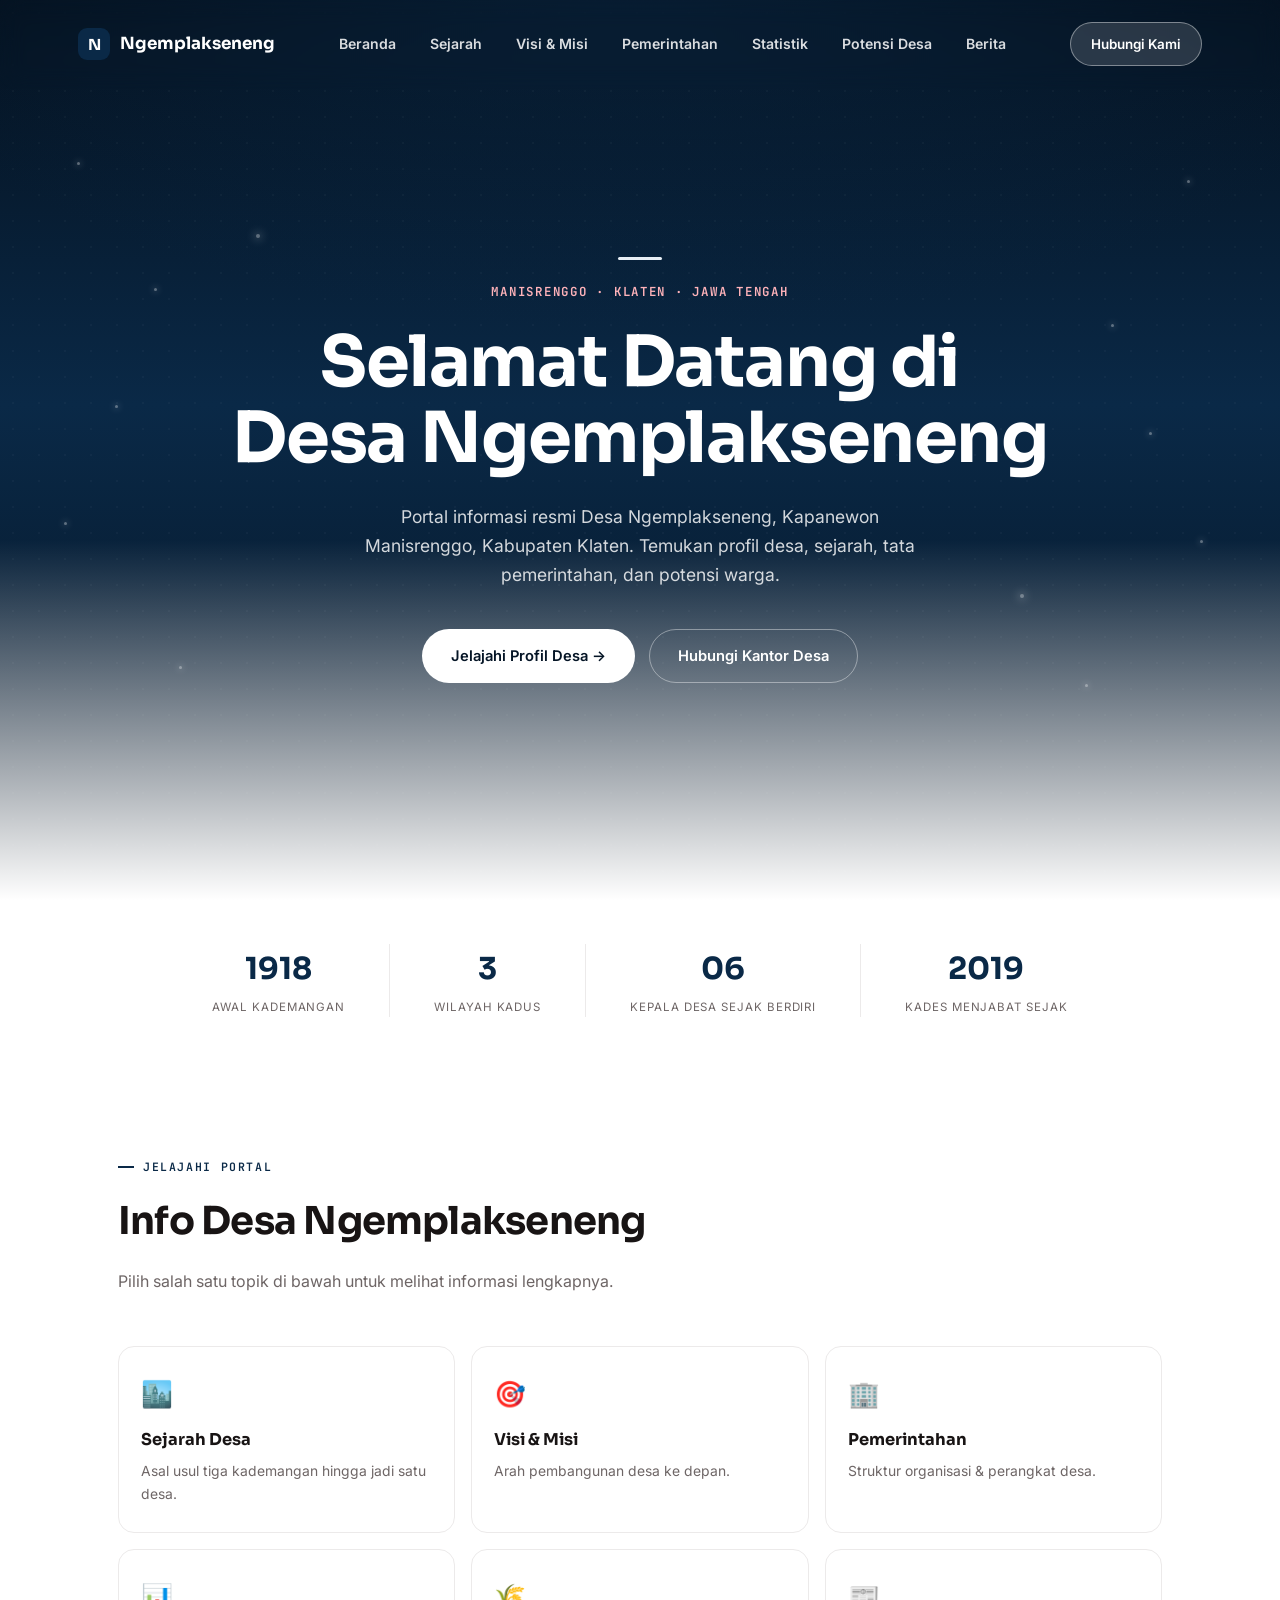
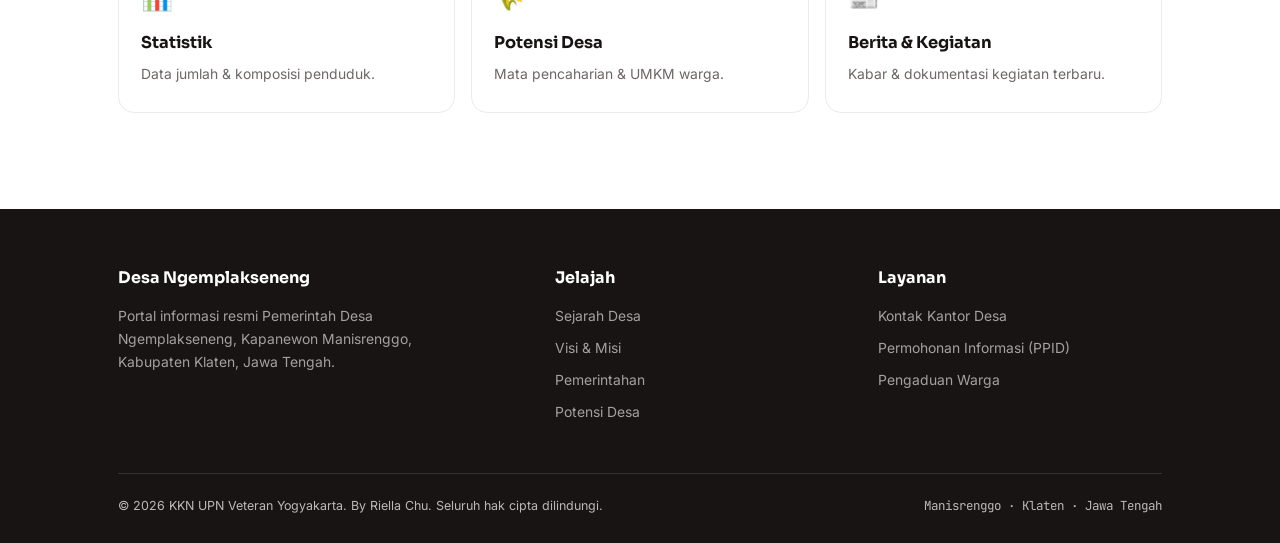
==== index.html @ 379e7e7f "commit semua" ====
<!DOCTYPE html>
<html lang="id">
<head>
<meta charset="UTF-8">
<meta name="viewport" content="width=device-width, initial-scale=1.0">
<title>Portal Desa Ngemplakseneng — Kapanewon Manisrenggo, Klaten</title>
<meta name="description" content="Portal informasi resmi Desa Ngemplakseneng, Kapanewon Manisrenggo, Kabupaten Klaten. Sejarah, visi misi, struktur pemerintahan, dan potensi desa.">
<link rel="preconnect" href="https://fonts.googleapis.com">
<link rel="preconnect" href="https://fonts.gstatic.com" crossorigin>
<link href="https://fonts.googleapis.com/css2?family=Sora:wght@400;500;600;700;800&family=Inter:wght@400;500;600;700&family=JetBrains+Mono:wght@400;500;600&display=swap" rel="stylesheet">
<link rel="stylesheet" href="style.css">
</head>
<body class="home">
<script>document.documentElement.classList.add('js-ready');</script>

<header class="nav nav--home">
  <div class="nav-inner">
    <a href="index.html" class="logo"><span class="mark">N</span> Ngemplakseneng</a>
    <nav class="nav-links">
      <a href="index.html" class="active">Beranda</a>
      <a href="pages/sejarah.html">Sejarah</a>
      <a href="pages/visimisi.html">Visi &amp; Misi</a>
      <a href="pages/pemerintahan.html">Pemerintahan</a>
      <a href="pages/statistik.html">Statistik</a>
      <a href="pages/potensi.html">Potensi Desa</a>
      <a href="pages/berita.html">Berita</a>
    </nav>
    <a href="pages/kontak.html" class="nav-cta">Hubungi Kami</a>
    <button class="burger" id="burger"><span></span><span></span><span></span></button>
  </div>
</header>

<section class="hero" id="beranda">
      <div class="hero-stars" aria-hidden="true">
        <span class="star" style="top:18%;left:6%;animation-delay:.2s;"></span>
        <span class="star" style="top:32%;left:12%;animation-delay:1.4s;"></span>
        <span class="star" style="top:58%;left:5%;animation-delay:.7s;"></span>
        <span class="star" style="top:74%;left:14%;animation-delay:2.1s;"></span>
        <span class="star" style="top:45%;left:9%;animation-delay:1.9s;"></span>
        <span class="star" style="top:20%;right:7%;animation-delay:.5s;"></span>
        <span class="star" style="top:36%;right:13%;animation-delay:1.1s;"></span>
        <span class="star" style="top:60%;right:6%;animation-delay:1.7s;"></span>
        <span class="star" style="top:76%;right:15%;animation-delay:.3s;"></span>
        <span class="star" style="top:48%;right:10%;animation-delay:2.4s;"></span>
        <span class="star big" style="top:26%;left:20%;animation-delay:.9s;"></span>
        <span class="star big" style="top:66%;right:20%;animation-delay:1.5s;"></span>
      </div>
  <div class="hero-inner">
    <div class="hero-accent"></div>
    <div class="eyebrow">Manisrenggo &middot; Klaten &middot; Jawa Tengah</div>
    <h1>Selamat Datang di<br>Desa Ngemplakseneng</h1>
    <p class="lede">Portal informasi resmi Desa Ngemplakseneng, Kapanewon Manisrenggo, Kabupaten Klaten. Temukan profil desa, sejarah, tata pemerintahan, dan potensi warga.</p>
    <div class="hero-actions">
      <a href="pages/sejarah.html" class="btn btn-primary">Jelajahi Profil Desa &rarr;</a>
      <a href="pages/kontak.html" class="btn btn-ghost">Hubungi Kantor Desa</a>
    </div>
  </div>
</section>

<section class="stat-bar">
  <div class="wrap">
    <div class="stat"><div class="num mono">1918</div><div class="lbl">Awal Kademangan</div></div>
    <div class="stat"><div class="num mono">3</div><div class="lbl">Wilayah Kadus</div></div>
    <div class="stat"><div class="num mono">06</div><div class="lbl">Kepala Desa Sejak Berdiri</div></div>
    <div class="stat"><div class="num mono">2019</div><div class="lbl">Kades Menjabat Sejak</div></div>
  </div>
</section>

<section class="section">
  <div class="wrap">
    <div class="section-head" data-reveal>
      <div class="eyebrow">Jelajahi Portal</div>
      <h2>Info Desa Ngemplakseneng</h2>
      <p>Pilih salah satu topik di bawah untuk melihat informasi lengkapnya.</p>
    </div>
    <div class="quicklink-grid" data-reveal>
      <a href="pages/sejarah.html" class="quicklink-card">
        <div class="ico">&#127961;&#65039;</div>
        <b>Sejarah Desa</b>
        <span>Asal usul tiga kademangan hingga jadi satu desa.</span>
      </a>
      <a href="pages/visimisi.html" class="quicklink-card">
        <div class="ico">&#127919;</div>
        <b>Visi &amp; Misi</b>
        <span>Arah pembangunan desa ke depan.</span>
      </a>
      <a href="pages/pemerintahan.html" class="quicklink-card">
        <div class="ico">&#127970;</div>
        <b>Pemerintahan</b>
        <span>Struktur organisasi &amp; perangkat desa.</span>
      </a>
      <a href="pages/statistik.html" class="quicklink-card">
        <div class="ico">&#128202;</div>
        <b>Statistik</b>
        <span>Data jumlah &amp; komposisi penduduk.</span>
      </a>
      <a href="pages/potensi.html" class="quicklink-card">
        <div class="ico">&#127806;</div>
        <b>Potensi Desa</b>
        <span>Mata pencaharian &amp; UMKM warga.</span>
      </a>
      <a href="pages/berita.html" class="quicklink-card">
        <div class="ico">&#128240;</div>
        <b>Berita &amp; Kegiatan</b>
        <span>Kabar &amp; dokumentasi kegiatan terbaru.</span>
      </a>
    </div>
  </div>
</section>

<footer>
  <div class="wrap">
    <div class="footer-grid">
      <div>
        <h4>Desa Ngemplakseneng</h4>
        <p style="font-size:.87rem;color:rgba(255,255,255,.6);max-width:320px;">Portal informasi resmi Pemerintah Desa Ngemplakseneng, Kapanewon Manisrenggo, Kabupaten Klaten, Jawa Tengah.</p>    
      </div>
      <div>
        <h4>Jelajah</h4>
        <a href="pages/sejarah.html">Sejarah Desa</a>
        <a href="pages/visimisi.html">Visi &amp; Misi</a>
        <a href="pages/pemerintahan.html">Pemerintahan</a>
        <a href="pages/potensi.html">Potensi Desa</a>
      </div>
      <div>
        <h4>Layanan</h4>
        <a href="pages/kontak.html">Kontak Kantor Desa</a>
        <a href="#">Permohonan Informasi (PPID)</a>
        <a href="#">Pengaduan Warga</a>
      </div>
    </div>
    <div class="footer-bottom">
      <span>&copy; 2026 KKN UPN Veteran Yogyakarta. By Riella Chu. Seluruh hak cipta dilindungi.</span>
      <span class="mono">Manisrenggo &middot; Klaten &middot; Jawa Tengah</span>
    </div>
  </div>
</footer>

<script src="script.js" defer></script>
</body>
</html>
---- style.css ----
:root{
  --biru:#0A2947;
  --biru-tua:#08213A;
  --biru-gelap:#051526;
  --biru-muda:#E7EEF5;
  --putih:#FFFFFF;
  --abu:#F7F6F6;
  --garis:#ECEAEA;
  --teks:#181414;
  --teks-lembut:#6E6666;
  --radius:16px;
  --shadow:0 16px 40px -22px rgba(110,15,29,0.22);
}
*{box-sizing:border-box;margin:0;padding:0;}
html{scroll-behavior:smooth;}
body{
  font-family:'Inter',sans-serif;
  background:var(--putih);
  color:var(--teks);
  line-height:1.65;
  -webkit-font-smoothing:antialiased;
}
h1,h2,h3,.display{font-family:'Sora',sans-serif;letter-spacing:-.02em;}
.mono{font-family:'JetBrains Mono',monospace;}
a{color:inherit;text-decoration:none;}
img{max-width:100%;display:block;}
.wrap{max-width:1100px;margin:0 auto;padding:0 28px;}
.eyebrow{
  font-family:'JetBrains Mono',monospace;
  text-transform:uppercase;
  letter-spacing:.14em;
  font-size:.72rem;
  color:var(--biru);
  font-weight:600;
  display:flex;align-items:center;gap:9px;
}
.eyebrow::before{content:"";width:16px;height:2px;background:var(--biru);display:inline-block;}
section{position:relative;}
.btn{
  display:inline-flex;align-items:center;gap:8px;
  padding:14px 28px;border-radius:999px;
  font-weight:600;font-size:.92rem;
  border:1.5px solid transparent;
  cursor:pointer;transition:.25s ease;
}
.btn-primary{background:var(--biru);color:var(--putih);}
.btn-primary:hover{background:var(--biru-tua);transform:translateY(-2px);box-shadow:0 10px 24px -8px rgba(10,41,71,.45);}
.btn-ghost{border-color:var(--garis);color:var(--teks);}
.btn-ghost:hover{border-color:var(--biru);color:var(--biru);}

/* NAV — solid by default (used on all inner pages) */
header.nav{
  position:fixed;top:0;left:0;right:0;z-index:100;
  background:rgba(255,255,255,.92);
  backdrop-filter:blur(12px);
  border-bottom:1px solid var(--garis);
  transition:background .35s ease, border-color .35s ease;
}
.nav-inner{
  max-width:1180px;margin:0 auto;padding:22px 28px;
  display:flex;align-items:center;justify-content:space-between;
}
.logo{display:flex;align-items:center;gap:10px;font-weight:700;font-size:1.05rem;font-family:'Sora',sans-serif;color:var(--teks);transition:color .35s ease;}
.logo .mark{
  width:32px;height:32px;border-radius:9px;background:var(--biru);
  display:flex;align-items:center;justify-content:center;color:var(--putih);
  font-family:'Sora',sans-serif;font-weight:700;font-size:.95rem;
}
.nav-links{display:flex;gap:34px;font-size:.88rem;font-weight:600;}
.nav-links a{color:var(--teks-lembut);position:relative;padding:4px 0;transition:color .35s ease;}
.nav-links a:hover{color:var(--biru);}
.nav-links a.active{color:var(--biru);}
.nav-cta{background:var(--biru);border:1px solid var(--biru);color:var(--putih);padding:10px 20px;border-radius:999px;font-size:.84rem;font-weight:600;transition:.3s ease;}
.nav-cta:hover{background:var(--biru-tua);border-color:var(--biru-tua);}
.burger{display:none;flex-direction:column;gap:5px;cursor:pointer;background:none;border:none;}
.burger span{width:22px;height:2px;background:var(--teks);}

/* NAV — transparent variant, only for the home page hero, until scrolled */
header.nav.nav--home:not(.scrolled){
  background:transparent;
  border-bottom-color:transparent;
}
header.nav.nav--home:not(.scrolled) .logo{color:var(--putih);}
header.nav.nav--home:not(.scrolled) .nav-links a{color:rgba(255,255,255,.85);}
header.nav.nav--home:not(.scrolled) .nav-links a:hover{color:var(--putih);}
header.nav.nav--home:not(.scrolled) .nav-cta{background:rgba(255,255,255,.14);border-color:rgba(255,255,255,.4);color:var(--putih);}
header.nav.nav--home:not(.scrolled) .burger span{background:var(--putih);}

/* HERO */
.hero{
  min-height:100vh;
  display:flex;align-items:center;justify-content:center;
  text-align:center;
  position:relative;
  padding:140px 24px 100px;
  background:
    radial-gradient(1400px 700px at 50% -10%, rgba(10,41,71,.6), transparent 60%),
    linear-gradient(180deg, #04101d 0%, #0A2947 45%, #04101d 100%);
  overflow:hidden;
}
.hero::before{
  content:"";position:absolute;inset:0;
  background-image:radial-gradient(rgba(255,255,255,.06) 1px, transparent 1px);
  background-size:26px 26px;
  opacity:.5;
}
.hero::after{
  content:"";position:absolute;left:0;right:0;bottom:0;height:40%;
  background:linear-gradient(180deg, transparent, var(--putih));
}
.hero-stars{position:absolute;inset:0;z-index:1;pointer-events:none;}
.hero-stars .star{
  position:absolute;width:3px;height:3px;border-radius:50%;
  background:#fff;opacity:.35;
  box-shadow:0 0 6px 1px rgba(255,255,255,.55);
  animation:twinkle 3.6s ease-in-out infinite;
}
.hero-stars .star.big{width:4px;height:4px;box-shadow:0 0 9px 2px rgba(255,255,255,.6);}
@keyframes twinkle{
  0%,100%{opacity:.2;transform:scale(1);}
  50%{opacity:1;transform:scale(1.6);}
}
@media (prefers-reduced-motion: reduce){
  .hero-stars .star{animation:none;opacity:.55;}
}
.hero-inner{position:relative;z-index:2;max-width:820px;margin:0 auto;}
.hero-accent{width:44px;height:3px;background:var(--biru-muda);margin:0 auto 22px;border-radius:2px;}
.hero .eyebrow{justify-content:center;color:#ffb3ba;font-size:.78rem;}
.hero .eyebrow::before{display:none;}
.hero h1{
  color:var(--putih);
  font-size:clamp(2.6rem,6vw,4.4rem);
  font-weight:700;
  line-height:1.08;
  margin:22px 0 26px;
}
.hero p.lede{font-size:1.1rem;color:rgba(255,255,255,.82);max-width:560px;margin:0 auto 40px;}
.hero-actions{display:flex;gap:14px;flex-wrap:wrap;justify-content:center;}
.hero .btn-primary{background:var(--putih);color:var(--biru-gelap);}
.hero .btn-primary:hover{background:var(--biru-muda);}
.hero .btn-ghost{border-color:rgba(255,255,255,.4);color:var(--putih);}
.hero .btn-ghost:hover{border-color:var(--putih);}

/* STAT BAR */
.stat-bar{background:var(--putih);}
.stat-bar .wrap{
  display:flex;justify-content:center;gap:0;flex-wrap:wrap;
  padding:44px 28px;
}
.stat-bar .stat{padding:0 44px;text-align:center;border-right:1px solid var(--garis);}
.stat-bar .stat:last-child{border-right:none;}
.stat-bar .num{font-family:'Sora',sans-serif;font-size:1.9rem;font-weight:700;color:var(--biru);}
.stat-bar .lbl{font-size:.72rem;text-transform:uppercase;letter-spacing:.08em;color:var(--teks-lembut);margin-top:4px;}

/* SECTION GENERIC */
.section{padding:96px 0;}
.section.page-hero{padding-top:152px;}
@media(max-width:900px){.section.page-hero{padding-top:132px;}}
.section-head{max-width:600px;margin-bottom:52px;}
.section-head h2{font-size:clamp(1.9rem,3vw,2.4rem);margin-top:14px;font-weight:700;}
.section-head p{color:var(--teks-lembut);margin-top:14px;font-size:1rem;}
.alt-bg{background:var(--abu);}

/* SEJARAH */
.sejarah-grid{display:grid;grid-template-columns:1.1fr .9fr;gap:64px;align-items:start;}
.sejarah-text p{margin-bottom:18px;color:var(--teks-lembut);font-size:1rem;}
.sejarah-text p b{color:var(--teks);}
.timeline{display:flex;flex-direction:column;}
.timeline-item{
  position:relative;padding:16px 0 16px 26px;border-left:2px solid var(--garis);
}
.timeline-item:last-child{border-left-color:transparent;}
.timeline-item::before{
  content:"";position:absolute;left:-6px;top:20px;width:10px;height:10px;border-radius:50%;
  background:var(--biru);
}
.timeline-item .period{font-family:'JetBrains Mono',monospace;font-size:.74rem;color:var(--biru);font-weight:600;}
.timeline-item .name{font-family:'Sora',sans-serif;font-weight:600;font-size:1.08rem;margin-top:3px;}
.timeline-item .addr{font-size:.84rem;color:var(--teks-lembut);}

/* VISI MISI */
.visi-box{
  background:var(--teks);
  color:var(--putih);
  border-radius:22px;
  padding:48px;
  margin-bottom:48px;
  position:relative;
}
.visi-box .eyebrow{color:#9fc3e8;}
.visi-box .eyebrow::before{background:#9fc3e8;}
.visi-box p{font-family:'Sora',sans-serif;font-size:1.4rem;font-weight:500;line-height:1.5;margin-top:18px;max-width:800px;}

.misi-grid{display:grid;grid-template-columns:repeat(2,1fr);gap:16px;}
.misi-item{
  background:var(--putih);
  border:1px solid var(--garis);
  border-radius:var(--radius);
  padding:24px;
  display:flex;gap:16px;align-items:flex-start;
  transition:.2s;
}
.misi-item:hover{border-color:var(--biru);box-shadow:var(--shadow);}
.misi-icon{
  flex:none;width:36px;height:36px;border-radius:50%;
  background:var(--biru-muda);display:flex;align-items:center;justify-content:center;
  color:var(--biru);font-weight:700;font-size:.9rem;
}
.misi-item p{color:var(--teks-lembut);font-size:.94rem;}

/* PEMERINTAHAN */
.org-top{
  background:var(--teks);color:var(--putih);border-radius:var(--radius);
  padding:20px 26px;text-align:center;font-family:'Sora',sans-serif;font-weight:600;font-size:1.1rem;
  max-width:320px;margin:0 auto 14px;
}
.org-top.red{background:var(--biru);}
.org-row{display:grid;grid-template-columns:repeat(4,1fr);gap:12px;margin-bottom:12px;}
.org-card{
  background:var(--putih);border:1px solid var(--garis);border-radius:12px;
  padding:16px;text-align:center;font-size:.84rem;font-weight:600;color:var(--teks);
}
.org-card.kadus{background:var(--biru);border-color:var(--biru);color:var(--putih);}
.org-name{display:block;font-family:'Inter',sans-serif;font-weight:500;font-size:.78rem;color:var(--teks-lembut);margin-top:5px;}
.org-card.kadus .org-name{color:rgba(255,255,255,.85);}
.org-name.org-kosong{font-style:italic;color:#b9b0b0;}
.lembaga-wrap{display:flex;flex-wrap:wrap;gap:10px;margin-top:34px;}
.chip{
  font-family:'JetBrains Mono',monospace;font-size:.76rem;
  padding:9px 16px;border-radius:999px;
  background:var(--putih);border:1px solid var(--garis);color:var(--teks);font-weight:500;
}

/* POTENSI */
.potensi-grid{display:grid;grid-template-columns:repeat(4,1fr);gap:14px;margin-bottom:56px;}
.potensi-card{
  background:var(--putih);border-radius:var(--radius);padding:24px 18px;text-align:center;
  border:1px solid var(--garis);
}
.potensi-card.main{
  grid-column:span 2;background:var(--biru);color:var(--putih);text-align:left;
  display:flex;flex-direction:column;justify-content:center;border-color:var(--biru);
}
.potensi-card .ico{font-size:1.5rem;margin-bottom:10px;}
.potensi-card.main .ico{font-size:1.9rem;}
.potensi-card b{display:block;font-size:.9rem;margin-top:2px;font-weight:600;}
.potensi-card.main b{font-family:'Sora',sans-serif;font-size:1.25rem;}
.potensi-card.main span{color:rgba(255,255,255,.8);font-size:.85rem;margin-top:8px;display:block;}

.umkm-note{
  display:flex;align-items:center;gap:16px;
  background:var(--biru-muda);border-radius:var(--radius);
  padding:20px 24px;margin-bottom:26px;font-size:.9rem;color:var(--biru-gelap);
}
.umkm-note b{color:var(--biru-tua);}
.umkm-grid{display:grid;grid-template-columns:repeat(3,1fr);gap:16px;}
.umkm-card{
  border:1.5px dashed var(--garis);border-radius:var(--radius);
  padding:28px 20px;text-align:center;color:var(--teks-lembut);font-size:.87rem;
}
.umkm-card .plus{font-family:'Sora',sans-serif;font-size:1.5rem;color:var(--biru);margin-bottom:8px;font-weight:700;}

/* DATA NOTE (placeholder banner) */
.data-note{
  background:#FFF7E6;border:1px solid #F0D28E;color:#7A5B12;
  border-radius:var(--radius);padding:14px 18px;font-size:.85rem;margin-bottom:32px;
}
.data-note code{background:rgba(0,0,0,.06);padding:1px 6px;border-radius:5px;font-family:'JetBrains Mono',monospace;font-size:.8rem;}

/* QUICKLINK (beranda) */
.quicklink-grid{display:grid;grid-template-columns:repeat(3,1fr);gap:16px;}
.quicklink-card{
  background:var(--putih);border:1px solid var(--garis);border-radius:var(--radius);
  padding:26px 22px;display:flex;flex-direction:column;gap:6px;transition:.2s;
}
.quicklink-card:hover{border-color:var(--biru);box-shadow:var(--shadow);transform:translateY(-2px);}
.quicklink-card .ico{font-size:1.6rem;margin-bottom:6px;}
.quicklink-card b{font-family:'Sora',sans-serif;font-size:1.02rem;}
.quicklink-card span{color:var(--teks-lembut);font-size:.87rem;}
@media(max-width:900px){.quicklink-grid{grid-template-columns:1fr;}}

/* STATISTIK */
.stat-grid{display:grid;grid-template-columns:repeat(4,1fr);gap:14px;margin-bottom:32px;}
.stat-card{
  background:var(--putih);border:1px solid var(--garis);border-radius:var(--radius);
  padding:26px 20px;text-align:center;
}
.stat-card.main{background:var(--biru);border-color:var(--biru);color:var(--putih);}
.stat-num{font-family:'Sora',sans-serif;font-weight:700;font-size:2.1rem;}
.stat-lbl{font-size:.78rem;color:var(--teks-lembut);margin-top:4px;text-transform:uppercase;letter-spacing:.05em;}
.stat-card.main .stat-lbl{color:rgba(255,255,255,.85);}

.chart-grid{display:grid;grid-template-columns:1fr 1fr;gap:16px;}
.chart-card{background:var(--putih);border:1px solid var(--garis);border-radius:var(--radius);padding:22px;}
.chart-card.wide{grid-column:span 2;}
.chart-card h3{font-family:'Sora',sans-serif;font-size:1rem;font-weight:600;margin-bottom:14px;}
.chart-box{position:relative;height:260px;}

/* UMKM COUNT */
.umkm-count{
  font-family:'Sora',sans-serif;font-size:.95rem;color:var(--teks);margin-bottom:20px;
}
.umkm-count span{font-weight:700;color:var(--biru);font-size:1.2rem;}
.umkm-count em{color:var(--teks-lembut);font-style:italic;font-size:.8rem;}

/* BERITA */
.berita-grid{display:grid;grid-template-columns:repeat(3,1fr);gap:20px;}
.berita-card{
  background:var(--putih);border:1px solid var(--garis);border-radius:var(--radius);
  overflow:hidden;display:flex;flex-direction:column;
}
.berita-thumb{
  height:140px;background:linear-gradient(135deg,var(--biru),var(--biru-tua));
  display:flex;align-items:center;justify-content:center;font-size:2rem;color:var(--putih);
  overflow:hidden;
}
.berita-thumb img{width:100%;height:100%;object-fit:cover;}
.berita-body{padding:20px;flex:1;display:flex;flex-direction:column;}
.berita-tag{
  font-family:'JetBrains Mono',monospace;font-size:.68rem;text-transform:uppercase;letter-spacing:.06em;
  color:var(--biru);font-weight:600;
}
.berita-title{font-family:'Sora',sans-serif;font-weight:600;font-size:1.02rem;margin:8px 0;}
.berita-excerpt{font-size:.87rem;color:var(--teks-lembut);flex:1;margin-bottom:12px;}
.berita-date{font-family:'JetBrains Mono',monospace;font-size:.75rem;color:var(--teks-lembut);}

@media(max-width:900px){
  .stat-grid{grid-template-columns:repeat(2,1fr);}
  .chart-grid{grid-template-columns:1fr;}
  .chart-card.wide{grid-column:span 1;}
  .berita-grid{grid-template-columns:1fr;}
}

/* KONTAK */
.kontak-grid{display:grid;grid-template-columns:1fr 1fr;gap:56px;}
.kontak-list{display:flex;flex-direction:column;gap:22px;}
.kontak-list .item{display:flex;gap:16px;align-items:flex-start;}
.kontak-list .ico{
  flex:none;width:40px;height:40px;border-radius:11px;background:var(--biru-muda);color:var(--biru);
  display:flex;align-items:center;justify-content:center;font-size:1.05rem;
}
.kontak-list h4{font-family:'Sora',sans-serif;font-size:1rem;margin-bottom:2px;}
.kontak-list p{color:var(--teks-lembut);font-size:.9rem;}
.map-frame{
  background:var(--abu);border-radius:var(--radius);border:1px solid var(--garis);
  height:100%;min-height:280px;display:flex;align-items:center;justify-content:center;
  color:var(--teks-lembut);font-size:.85rem;text-align:center;padding:30px;flex-direction:column;gap:10px;
}

footer{background:var(--teks);color:rgba(255,255,255,.7);padding:56px 0 26px;}
.footer-grid{display:grid;grid-template-columns:1.4fr 1fr 1fr;gap:40px;margin-bottom:40px;}
.footer-grid h4{font-family:'Sora',sans-serif;color:var(--putih);margin-bottom:14px;font-size:1rem;}
.footer-grid a{display:block;font-size:.87rem;color:rgba(255,255,255,.6);margin-bottom:9px;}
.footer-grid a:hover{color:#9fc3e8;}
.footer-bottom{border-top:1px solid rgba(255,255,255,.12);padding-top:22px;font-size:.78rem;display:flex;justify-content:space-between;flex-wrap:wrap;gap:10px;}

[data-reveal]{opacity:1;transform:none;}
.js-ready [data-reveal]{opacity:0;transform:translateY(20px);transition:opacity .6s ease, transform .6s ease;}
.js-ready [data-reveal].in{opacity:1;transform:translateY(0);}

@media(max-width:900px){
  .nav-links,.nav-cta{display:none;}
  .burger{display:flex;}
  .hero{padding-top:120px;min-height:92vh;}
  .stat-bar .wrap{gap:10px;padding:32px 20px;}
  .stat-bar .stat{padding:0 18px 14px;border-right:none;border-bottom:1px solid var(--garis);flex:1 1 40%;}
  .sejarah-grid{grid-template-columns:1fr;}
  .misi-grid{grid-template-columns:1fr;}
  .org-row{grid-template-columns:repeat(2,1fr);}
  .potensi-grid{grid-template-columns:repeat(2,1fr);}
  .potensi-card.main{grid-column:span 2;}
  .umkm-grid{grid-template-columns:1fr;}
  .kontak-grid{grid-template-columns:1fr;}
  .footer-grid{grid-template-columns:1fr;}
  .hero-stats{flex-wrap:wrap;gap:24px;}
}
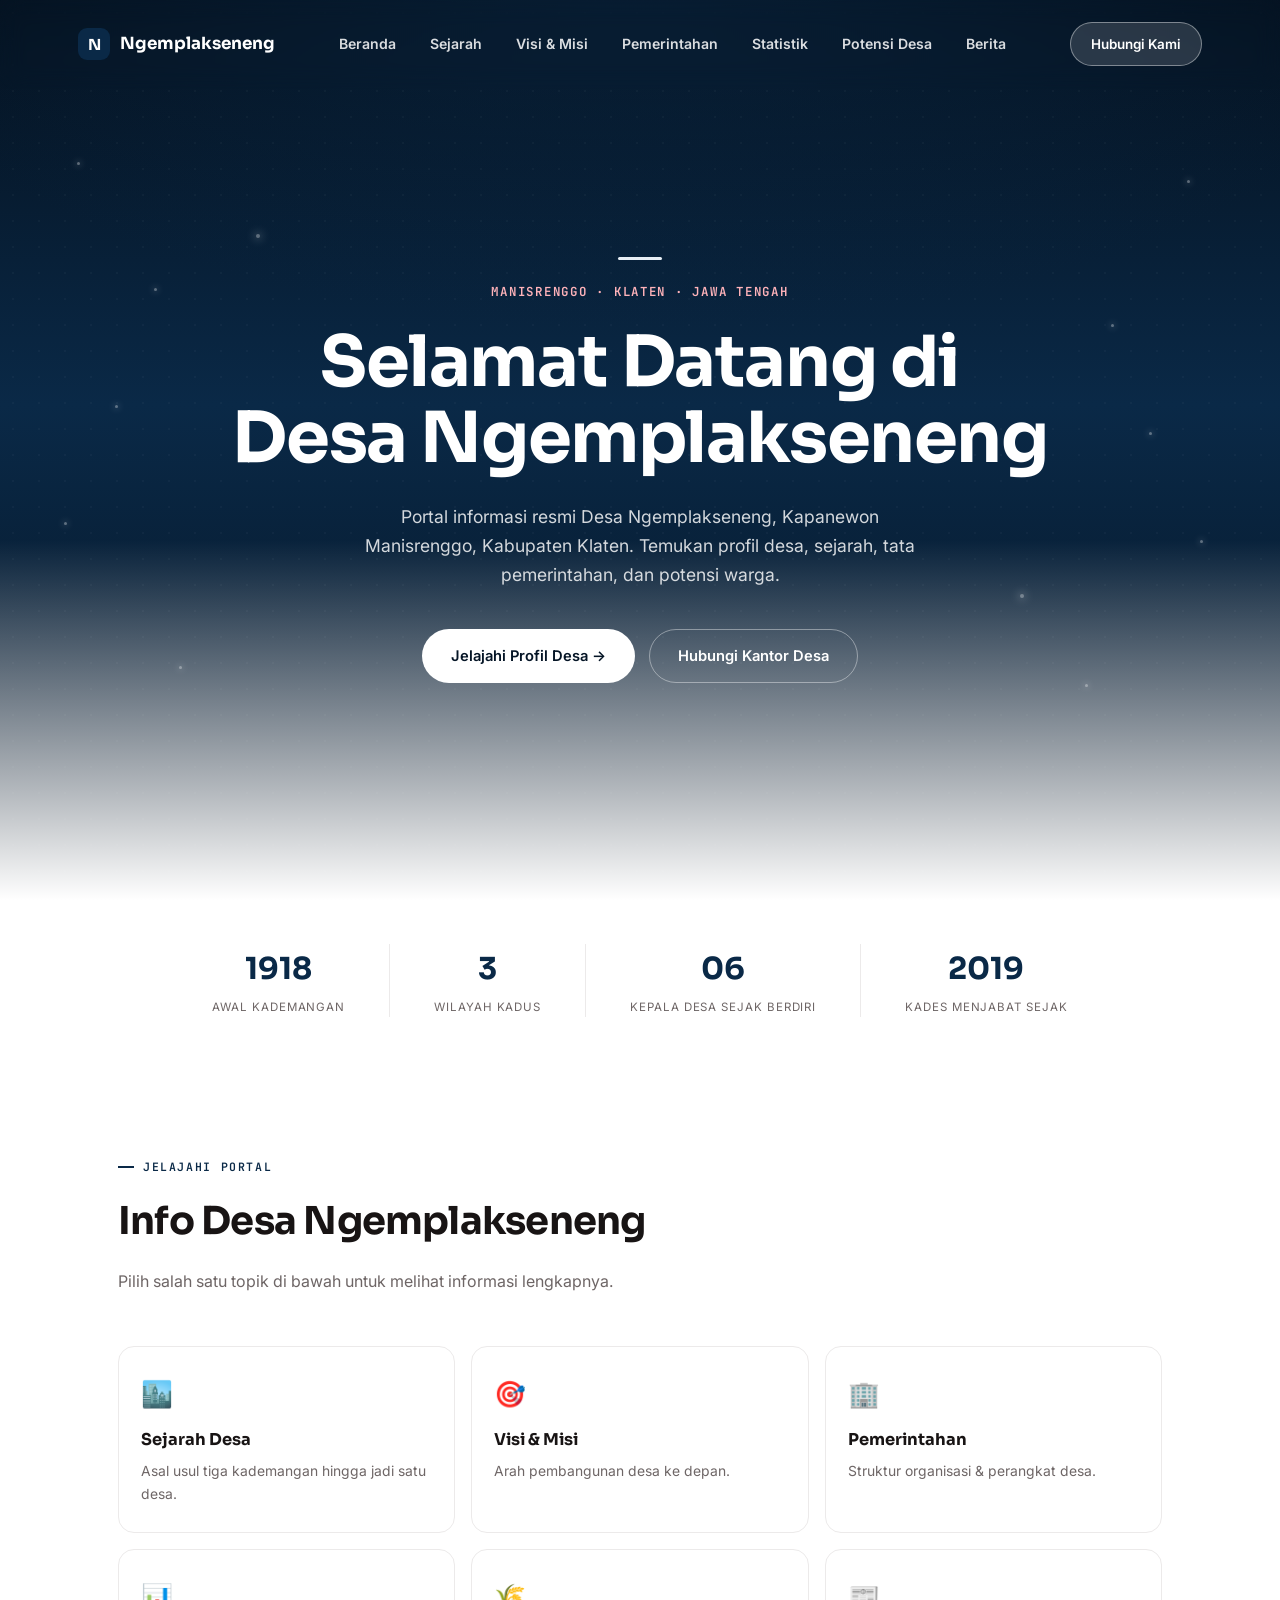
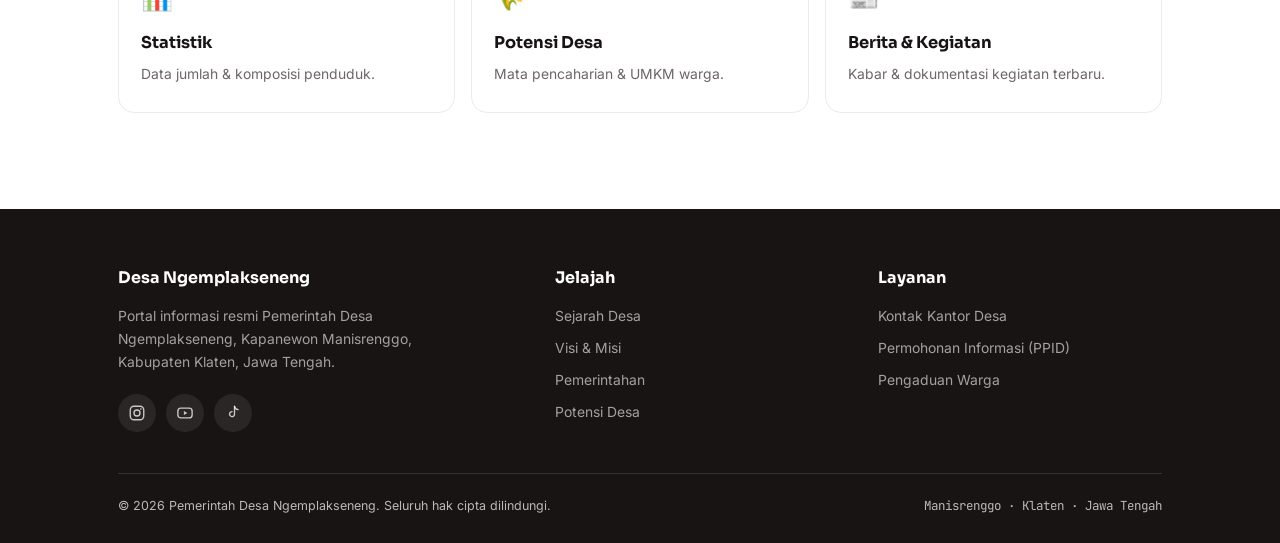
==== commit e4c7e476: "commit kedua" ====
--- a/index.html
+++ b/index.html
@@ -113,7 +113,18 @@
     <div class="footer-grid">
       <div>
         <h4>Desa Ngemplakseneng</h4>
-        <p style="font-size:.87rem;color:rgba(255,255,255,.6);max-width:320px;">Portal informasi resmi Pemerintah Desa Ngemplakseneng, Kapanewon Manisrenggo, Kabupaten Klaten, Jawa Tengah.</p>    
+        <p style="font-size:.87rem;color:rgba(255,255,255,.6);max-width:320px;">Portal informasi resmi Pemerintah Desa Ngemplakseneng, Kapanewon Manisrenggo, Kabupaten Klaten, Jawa Tengah.</p>
+        <div class="social-links">
+          <a href="https://instagram.com/GANTI_USERNAME" target="_blank" rel="noopener" aria-label="Instagram Desa Ngemplakseneng">
+            <svg viewBox="0 0 24 24" fill="none" stroke="currentColor" stroke-width="1.8"><rect x="3" y="3" width="18" height="18" rx="5"/><circle cx="12" cy="12" r="4"/><circle cx="17.2" cy="6.8" r="1.1" fill="currentColor" stroke="none"/></svg>
+          </a>
+          <a href="https://youtube.com/@GANTI_CHANNEL" target="_blank" rel="noopener" aria-label="YouTube Desa Ngemplakseneng">
+            <svg viewBox="0 0 24 24" fill="none" stroke="currentColor" stroke-width="1.8"><rect x="2.5" y="5.5" width="19" height="13" rx="4"/><path d="M10.5 9.3v5.4l4.6-2.7z" fill="currentColor" stroke="none"/></svg>
+          </a>
+          <a href="https://tiktok.com/@GANTI_USERNAME" target="_blank" rel="noopener" aria-label="TikTok Desa Ngemplakseneng">
+            <svg viewBox="0 0 24 24" fill="none" stroke="currentColor" stroke-width="1.8"><path d="M14 3v10.5a3.3 3.3 0 1 1-2.6-3.23"/><path d="M14 3c.5 2.6 2.2 4.2 4.8 4.5" stroke-linecap="round"/></svg>
+          </a>
+        </div>
       </div>
       <div>
         <h4>Jelajah</h4>
@@ -130,7 +141,7 @@
       </div>
     </div>
     <div class="footer-bottom">
-      <span>&copy; 2026 KKN UPN Veteran Yogyakarta. By Riella Chu. Seluruh hak cipta dilindungi.</span>
+      <span>&copy; 2026 Pemerintah Desa Ngemplakseneng. Seluruh hak cipta dilindungi.</span>
       <span class="mono">Manisrenggo &middot; Klaten &middot; Jawa Tengah</span>
     </div>
   </div>
--- a/style.css
+++ b/style.css
@@ -352,6 +352,15 @@
 .footer-grid h4{font-family:'Sora',sans-serif;color:var(--putih);margin-bottom:14px;font-size:1rem;}
 .footer-grid a{display:block;font-size:.87rem;color:rgba(255,255,255,.6);margin-bottom:9px;}
 .footer-grid a:hover{color:#9fc3e8;}
+.social-links{display:flex;gap:10px;margin-top:20px;}
+.social-links a{
+  width:38px;height:38px;border-radius:50%;
+  background:rgba(255,255,255,.08);
+  display:flex;align-items:center;justify-content:center;
+  color:rgba(255,255,255,.75);margin:0;transition:.25s ease;
+}
+.social-links a:hover{background:var(--biru);color:var(--putih);}
+.social-links svg{width:18px;height:18px;}
 .footer-bottom{border-top:1px solid rgba(255,255,255,.12);padding-top:22px;font-size:.78rem;display:flex;justify-content:space-between;flex-wrap:wrap;gap:10px;}
 
 [data-reveal]{opacity:1;transform:none;}
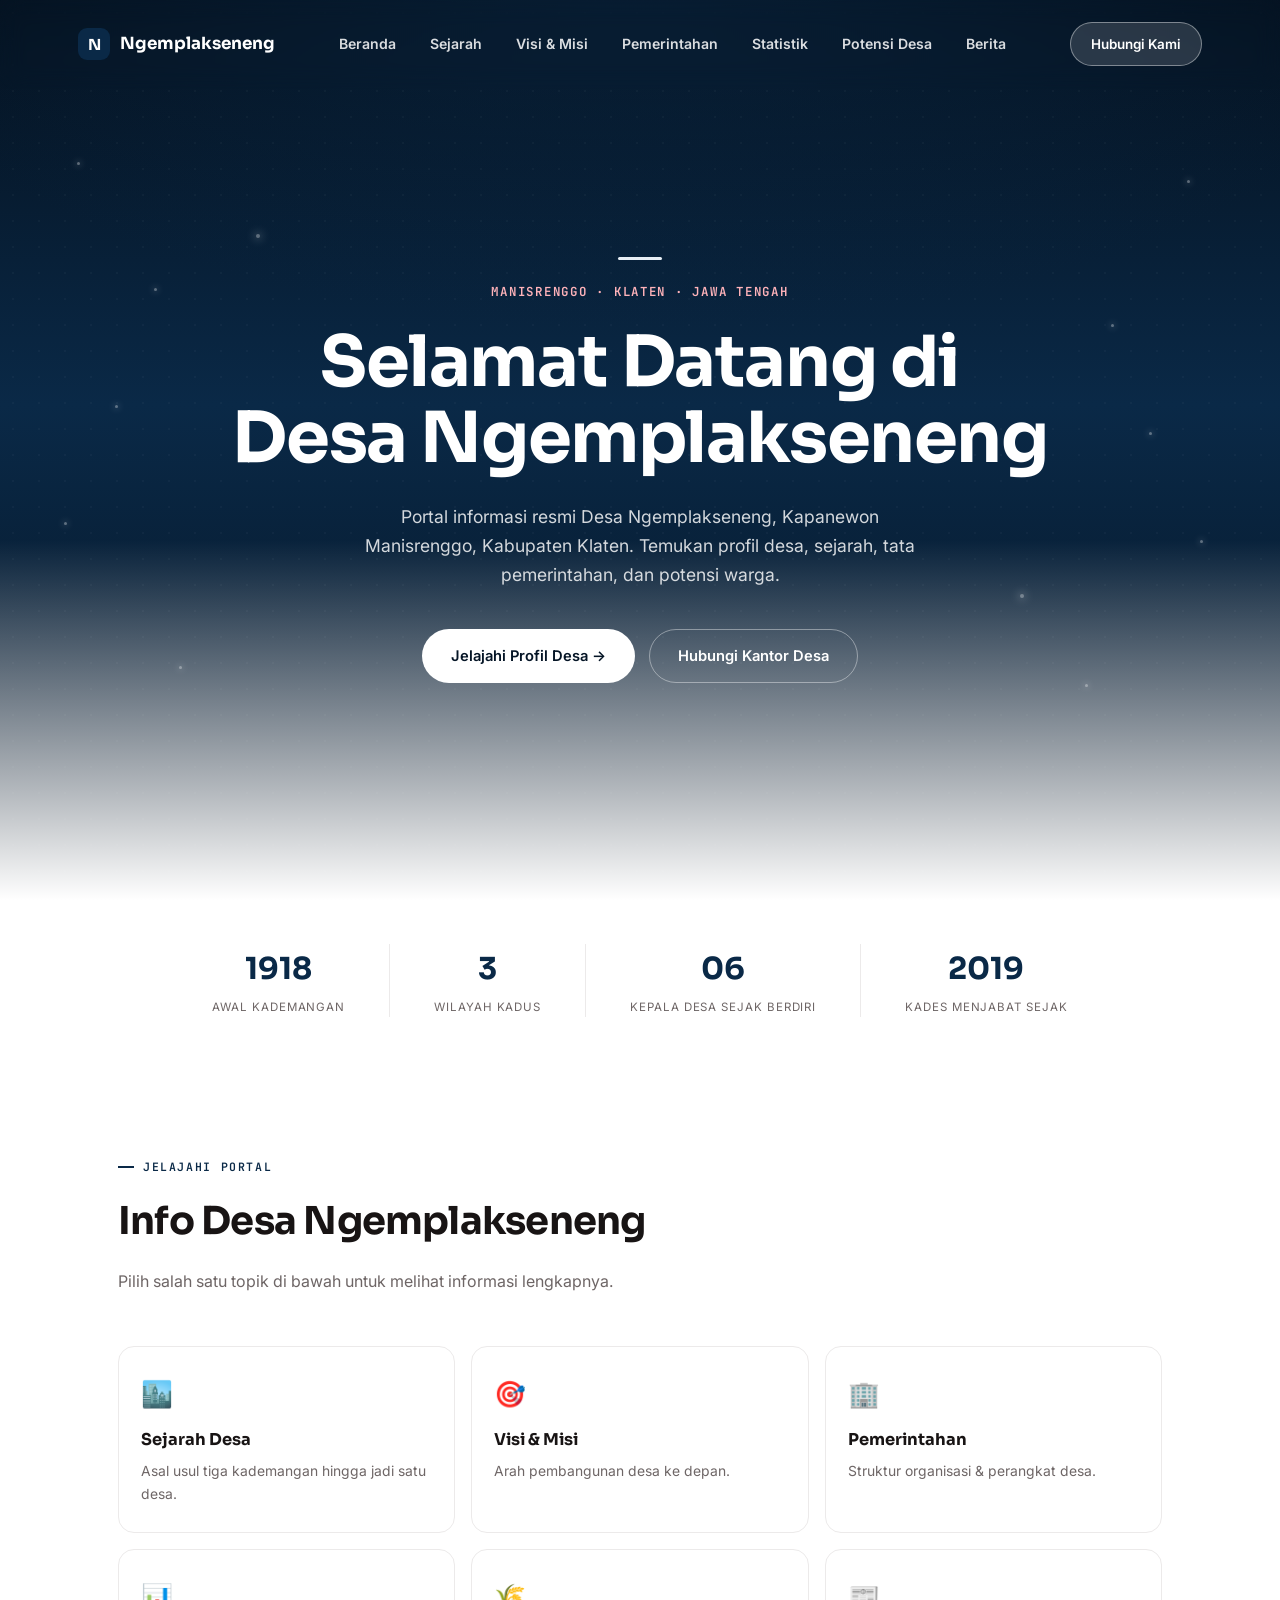
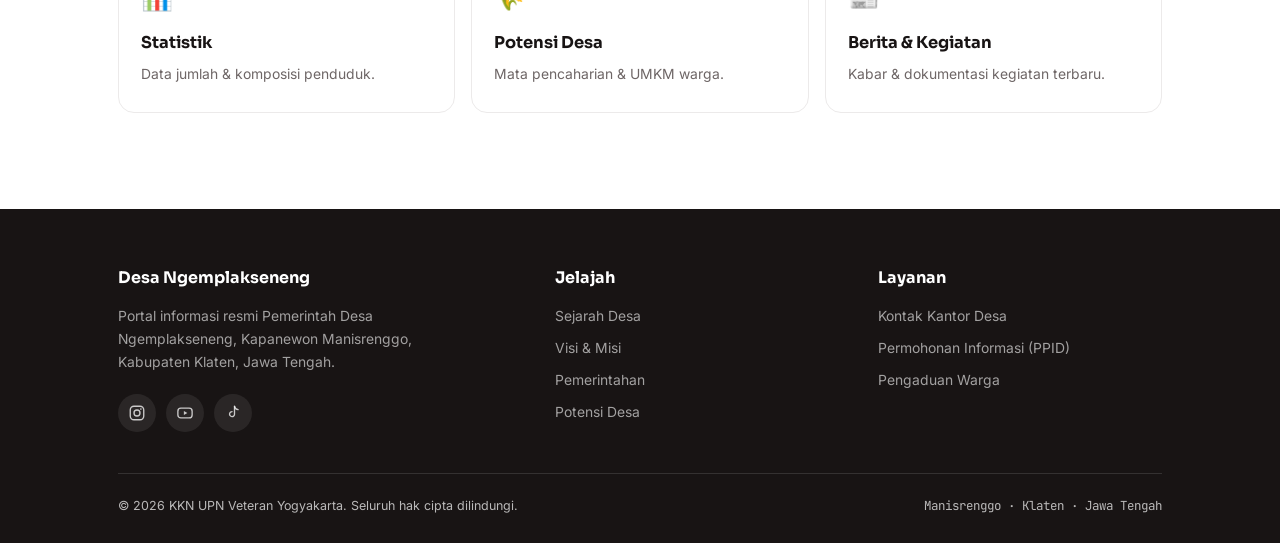
==== commit d3845cc8: "commit keempat" ====
--- a/index.html
+++ b/index.html
@@ -136,12 +136,12 @@
       <div>
         <h4>Layanan</h4>
         <a href="pages/kontak.html">Kontak Kantor Desa</a>
-        <a href="#">Permohonan Informasi (PPID)</a>
-        <a href="#">Pengaduan Warga</a>
+        <a href="pages/ppid.html">Permohonan Informasi (PPID)</a>
+        <a href="pages/kontak.html">Pengaduan Warga</a>
       </div>
     </div>
     <div class="footer-bottom">
-      <span>&copy; 2026 Pemerintah Desa Ngemplakseneng. Seluruh hak cipta dilindungi.</span>
+      <span>&copy; 2026 KKN UPN Veteran Yogyakarta. Seluruh hak cipta dilindungi.</span>
       <span class="mono">Manisrenggo &middot; Klaten &middot; Jawa Tengah</span>
     </div>
   </div>
--- a/style.css
+++ b/style.css
@@ -224,7 +224,7 @@
 .org-name{display:block;font-family:'Inter',sans-serif;font-weight:500;font-size:.78rem;color:var(--teks-lembut);margin-top:5px;}
 .org-card.kadus .org-name{color:rgba(255,255,255,.85);}
 .org-name.org-kosong{font-style:italic;color:#b9b0b0;}
-.lembaga-wrap{display:flex;flex-wrap:wrap;gap:10px;margin-top:34px;}
+.lembaga-wrap{display:flex;flex-wrap:wrap;justify-content:center;gap:10px;margin-top:34px;}
 .chip{
   font-family:'JetBrains Mono',monospace;font-size:.76rem;
   padding:9px 16px;border-radius:999px;
@@ -247,18 +247,46 @@
 .potensi-card.main b{font-family:'Sora',sans-serif;font-size:1.25rem;}
 .potensi-card.main span{color:rgba(255,255,255,.8);font-size:.85rem;margin-top:8px;display:block;}
 
+/* BUMDES */
+.bumdes-grid{display:grid;grid-template-columns:repeat(auto-fit,minmax(190px,1fr));gap:16px;}
+.bumdes-card{
+  background:var(--putih);border:1px solid var(--garis);border-radius:var(--radius);
+  padding:26px 20px;text-align:center;transition:.2s;
+}
+.bumdes-card:hover{border-color:var(--biru);box-shadow:var(--shadow);transform:translateY(-2px);}
+.bumdes-card .ico-wrap{
+  width:52px;height:52px;border-radius:50%;background:var(--biru-muda);
+  display:flex;align-items:center;justify-content:center;margin:0 auto 14px;font-size:1.4rem;
+}
+.bumdes-card b{font-family:'Sora',sans-serif;font-size:.96rem;display:block;margin-bottom:6px;}
+.bumdes-card span{font-size:.83rem;color:var(--teks-lembut);}
+
 .umkm-note{
   display:flex;align-items:center;gap:16px;
   background:var(--biru-muda);border-radius:var(--radius);
   padding:20px 24px;margin-bottom:26px;font-size:.9rem;color:var(--biru-gelap);
 }
 .umkm-note b{color:var(--biru-tua);}
-.umkm-grid{display:grid;grid-template-columns:repeat(3,1fr);gap:16px;}
+.umkm-grid{display:grid;grid-template-columns:repeat(auto-fit,minmax(200px,1fr));gap:16px;}
 .umkm-card{
   border:1.5px dashed var(--garis);border-radius:var(--radius);
   padding:28px 20px;text-align:center;color:var(--teks-lembut);font-size:.87rem;
 }
 .umkm-card .plus{font-family:'Sora',sans-serif;font-size:1.5rem;color:var(--biru);margin-bottom:8px;font-weight:700;}
+.umkm-item{
+  background:var(--putih);border:1px solid var(--garis);border-radius:var(--radius);
+  padding:26px 20px;text-align:center;transition:.2s;
+}
+.umkm-item:hover{border-color:var(--biru);box-shadow:var(--shadow);}
+.umkm-item .ico{font-size:1.7rem;margin-bottom:10px;}
+.umkm-item .nama{font-family:'Sora',sans-serif;font-weight:600;font-size:1rem;}
+.umkm-item .jenis{font-size:.85rem;color:var(--teks-lembut);margin:4px 0 14px;}
+.umkm-item .telp{
+  display:inline-flex;align-items:center;gap:6px;
+  font-size:.85rem;font-weight:600;color:var(--biru);
+  border:1px solid var(--biru-muda);border-radius:999px;padding:7px 14px;
+}
+.umkm-item .telp:hover{background:var(--biru);color:var(--putih);border-color:var(--biru);}
 
 /* DATA NOTE (placeholder banner) */
 .data-note{
@@ -295,6 +323,7 @@
 .chart-card.wide{grid-column:span 2;}
 .chart-card h3{font-family:'Sora',sans-serif;font-size:1rem;font-weight:600;margin-bottom:14px;}
 .chart-box{position:relative;height:260px;}
+.chart-box.chart-box-tall{height:520px;}
 
 /* UMKM COUNT */
 .umkm-count{
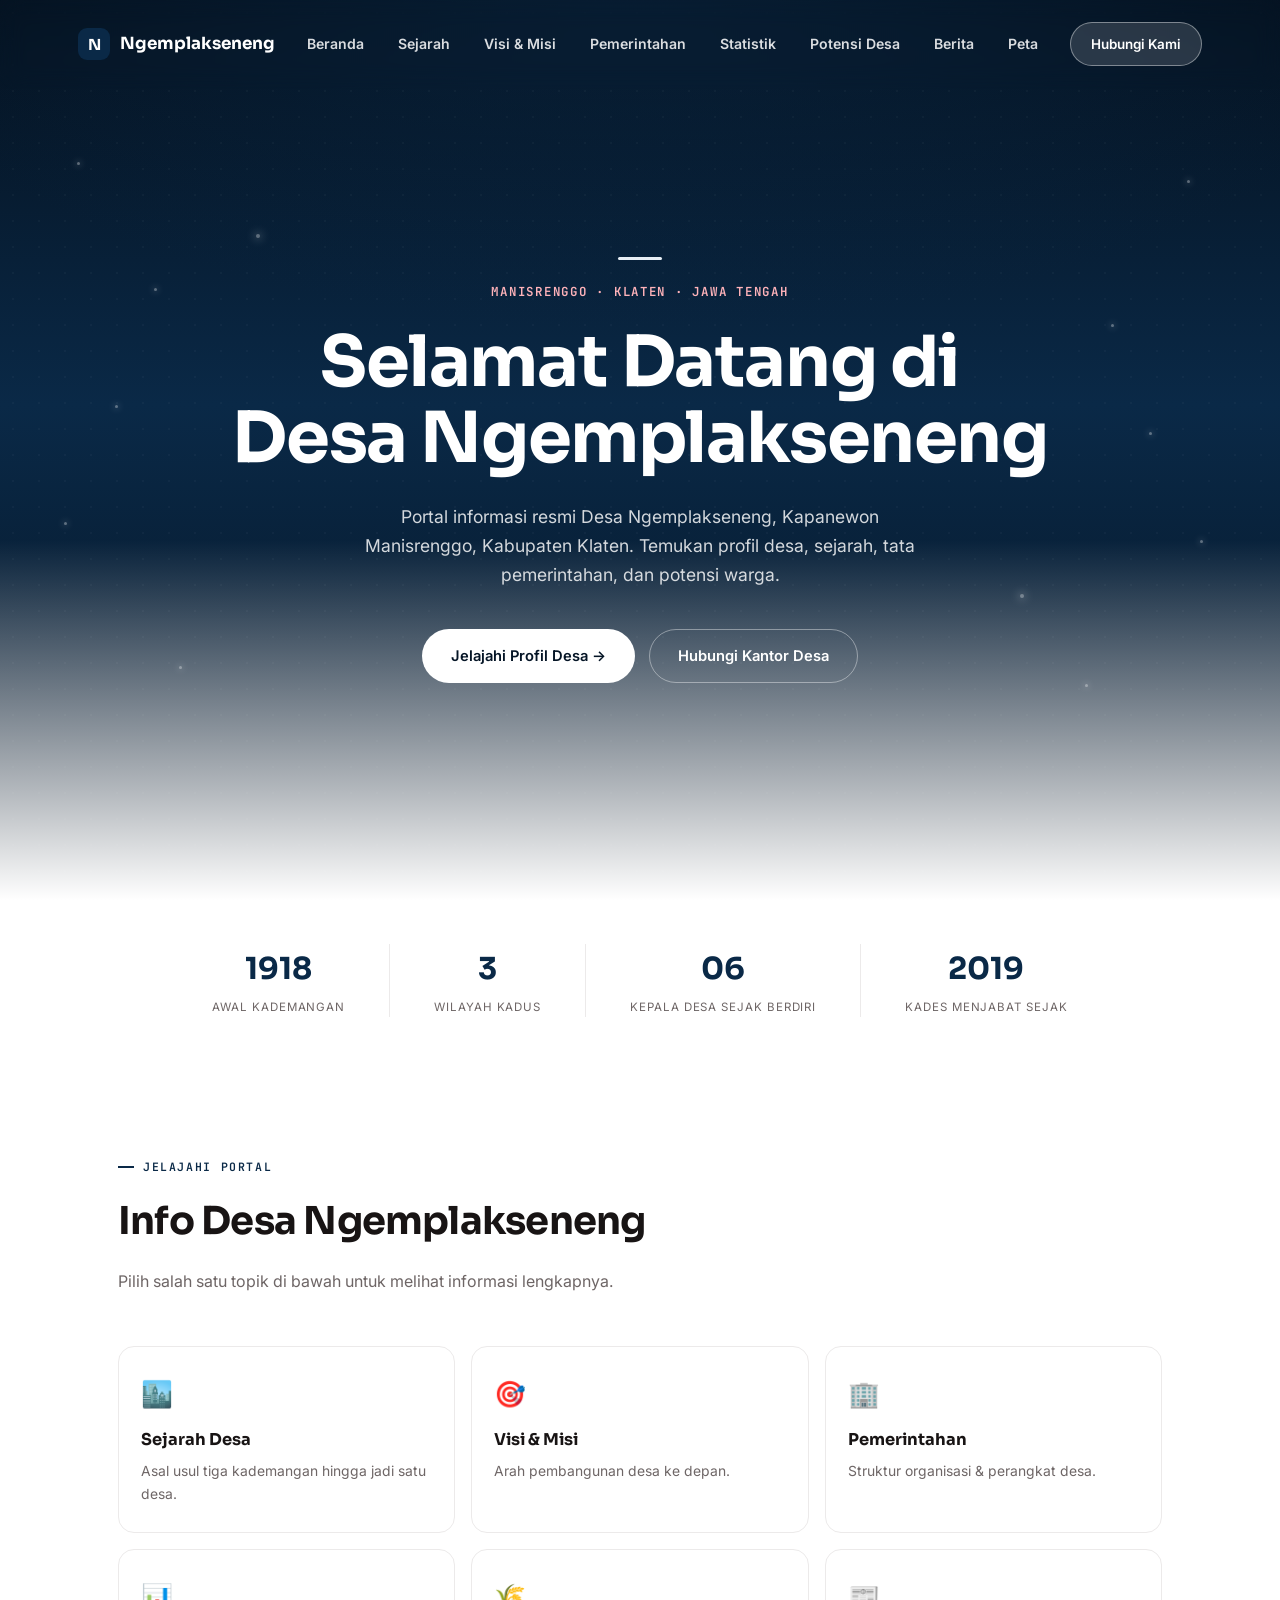
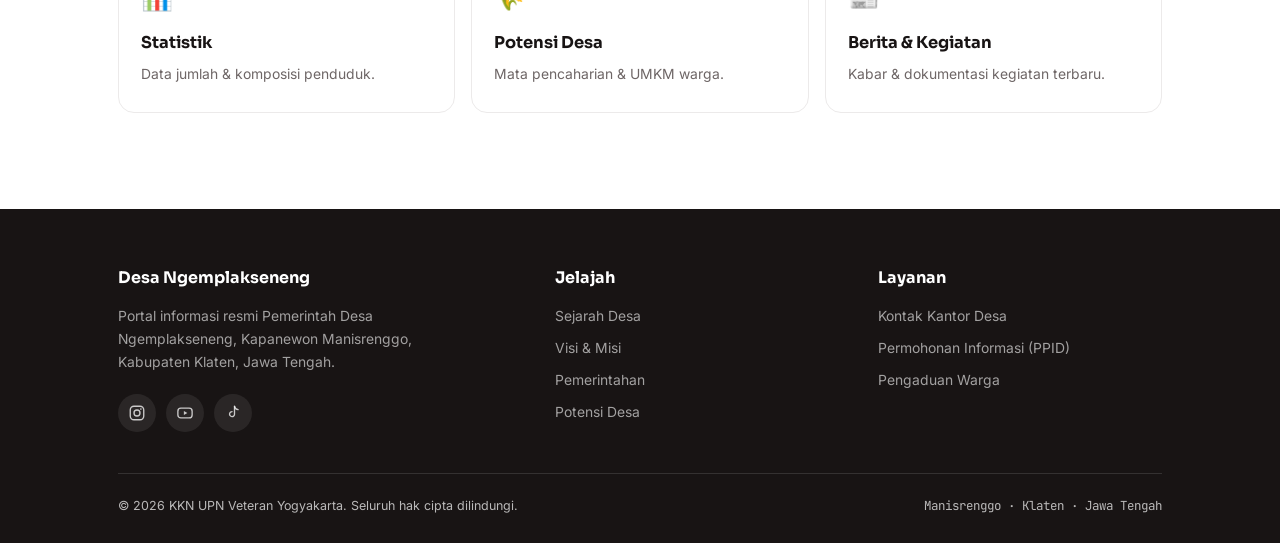
==== commit 3952a9a3: "Add : Fitur Peta" ====
--- a/index.html
+++ b/index.html
@@ -24,6 +24,7 @@
       <a href="pages/statistik.html">Statistik</a>
       <a href="pages/potensi.html">Potensi Desa</a>
       <a href="pages/berita.html">Berita</a>
+      <a href="pages/peta.html">Peta</a>
     </nav>
     <a href="pages/kontak.html" class="nav-cta">Hubungi Kami</a>
     <button class="burger" id="burger"><span></span><span></span><span></span></button>
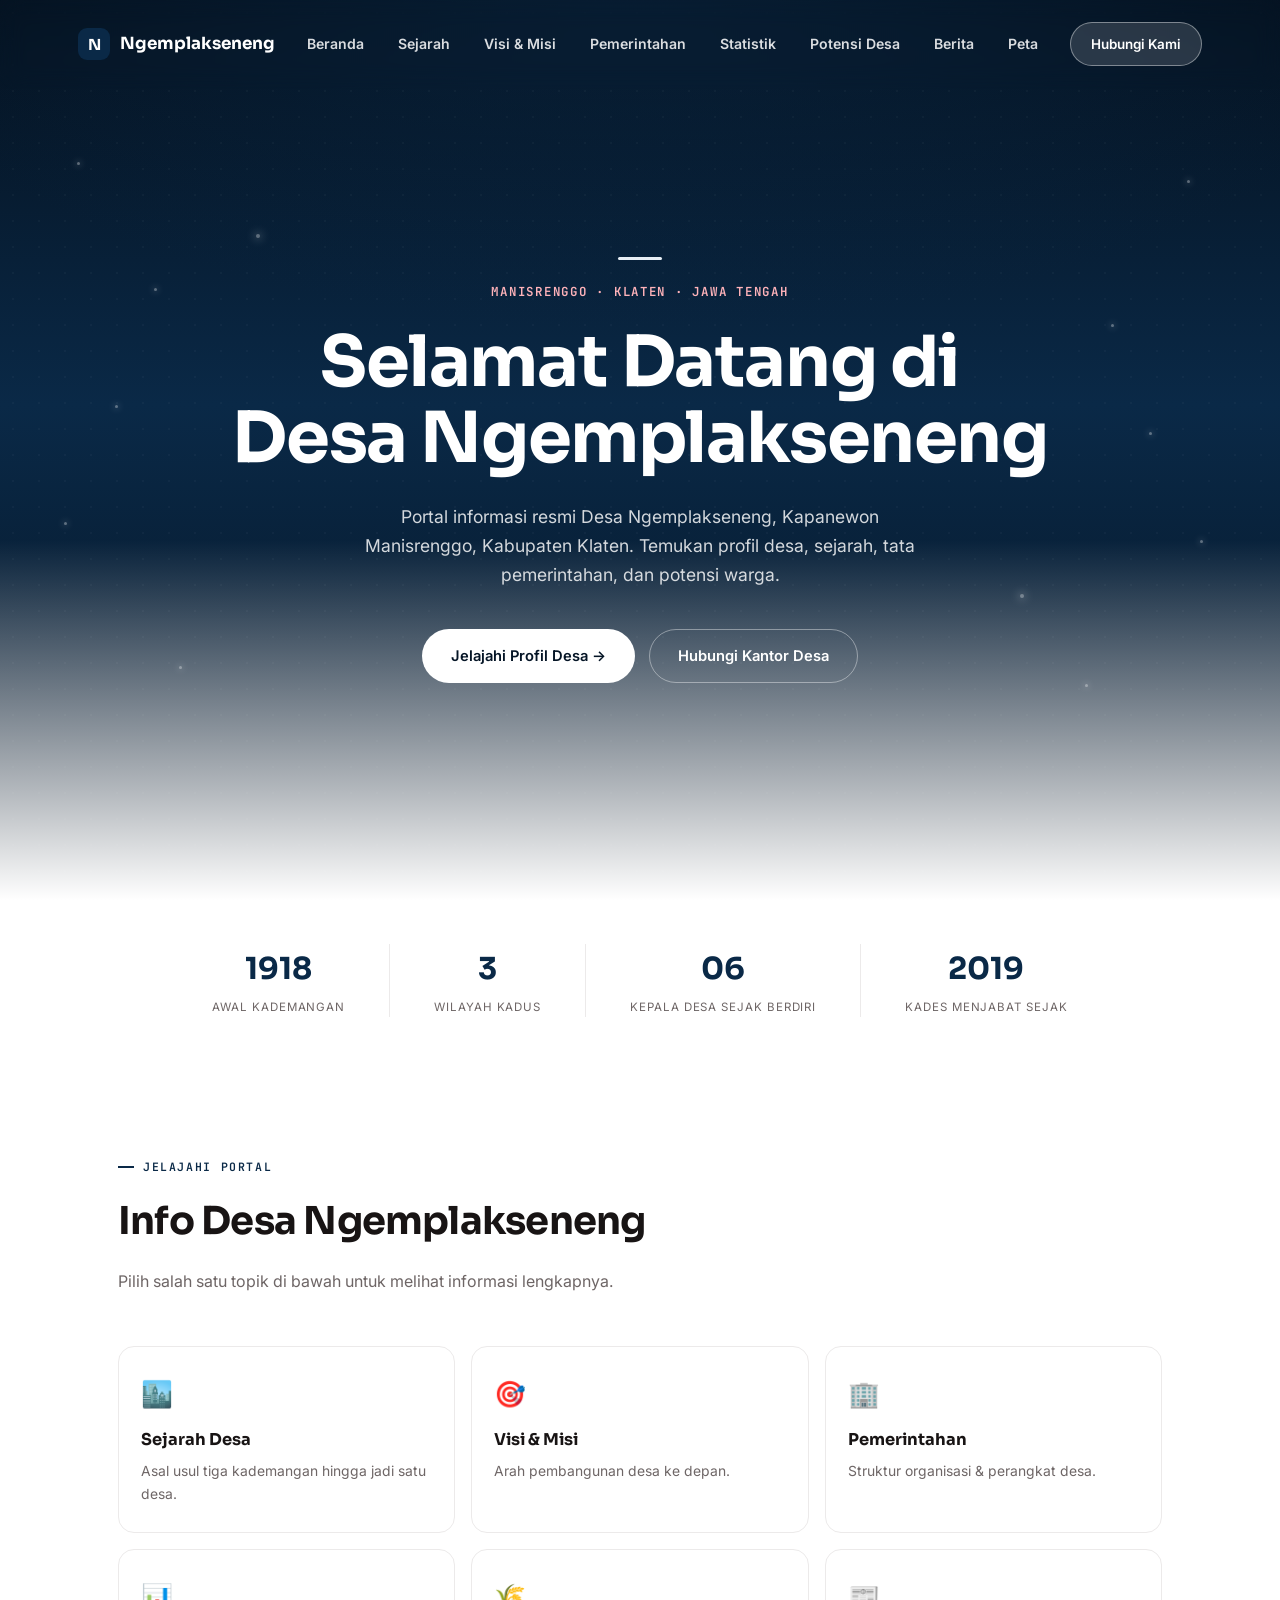
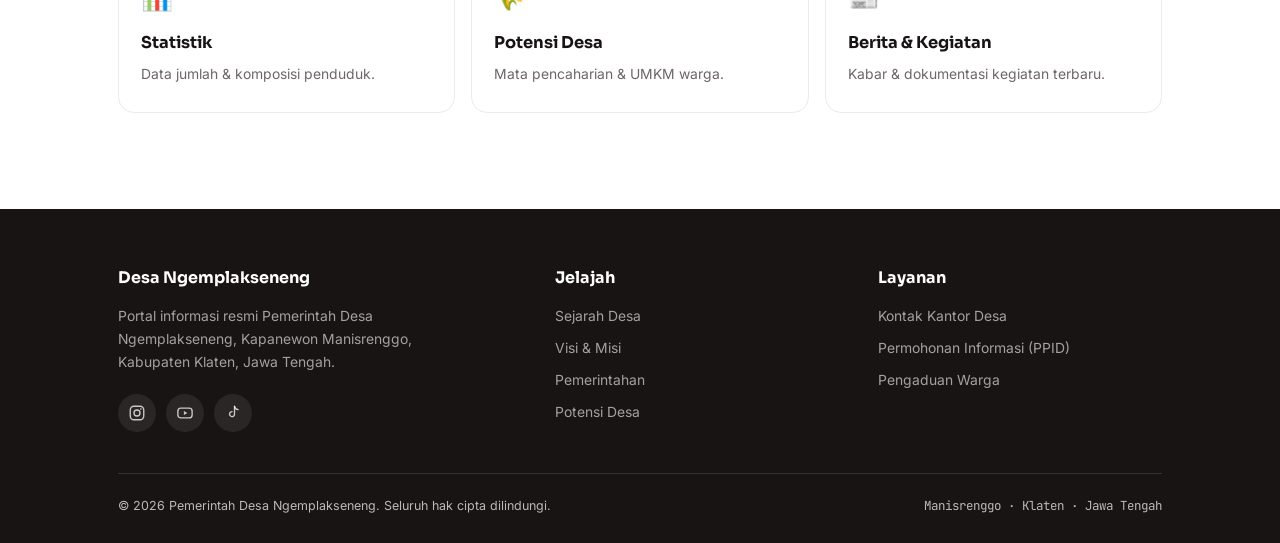
==== commit 5fc7dbd5: "commit admin" ====
--- a/index.html
+++ b/index.html
@@ -9,6 +9,7 @@
 <link rel="preconnect" href="https://fonts.gstatic.com" crossorigin>
 <link href="https://fonts.googleapis.com/css2?family=Sora:wght@400;500;600;700;800&family=Inter:wght@400;500;600;700&family=JetBrains+Mono:wght@400;500;600&display=swap" rel="stylesheet">
 <link rel="stylesheet" href="style.css">
+<script src="data-config.js" defer></script>
 </head>
 <body class="home">
 <script>document.documentElement.classList.add('js-ready');</script>
@@ -116,13 +117,13 @@
         <h4>Desa Ngemplakseneng</h4>
         <p style="font-size:.87rem;color:rgba(255,255,255,.6);max-width:320px;">Portal informasi resmi Pemerintah Desa Ngemplakseneng, Kapanewon Manisrenggo, Kabupaten Klaten, Jawa Tengah.</p>
         <div class="social-links">
-          <a href="https://instagram.com/GANTI_USERNAME" target="_blank" rel="noopener" aria-label="Instagram Desa Ngemplakseneng">
+          <a href="https://instagram.com/desa.ngemplakseneng" target="_blank" rel="noopener" aria-label="Instagram Desa Ngemplakseneng">
             <svg viewBox="0 0 24 24" fill="none" stroke="currentColor" stroke-width="1.8"><rect x="3" y="3" width="18" height="18" rx="5"/><circle cx="12" cy="12" r="4"/><circle cx="17.2" cy="6.8" r="1.1" fill="currentColor" stroke="none"/></svg>
           </a>
-          <a href="https://youtube.com/@GANTI_CHANNEL" target="_blank" rel="noopener" aria-label="YouTube Desa Ngemplakseneng">
+          <a href="https://youtube.com/@desangemplakseneng" target="_blank" rel="noopener" aria-label="YouTube Desa Ngemplakseneng">
             <svg viewBox="0 0 24 24" fill="none" stroke="currentColor" stroke-width="1.8"><rect x="2.5" y="5.5" width="19" height="13" rx="4"/><path d="M10.5 9.3v5.4l4.6-2.7z" fill="currentColor" stroke="none"/></svg>
           </a>
-          <a href="https://tiktok.com/@GANTI_USERNAME" target="_blank" rel="noopener" aria-label="TikTok Desa Ngemplakseneng">
+          <a href="https://tiktok.com/@desa.ngemplakseneng" target="_blank" rel="noopener" aria-label="TikTok Desa Ngemplakseneng">
             <svg viewBox="0 0 24 24" fill="none" stroke="currentColor" stroke-width="1.8"><path d="M14 3v10.5a3.3 3.3 0 1 1-2.6-3.23"/><path d="M14 3c.5 2.6 2.2 4.2 4.8 4.5" stroke-linecap="round"/></svg>
           </a>
         </div>
@@ -142,7 +143,7 @@
       </div>
     </div>
     <div class="footer-bottom">
-      <span>&copy; 2026 KKN UPN Veteran Yogyakarta. Seluruh hak cipta dilindungi.</span>
+      <span>&copy; 2026 Pemerintah Desa Ngemplakseneng. Seluruh hak cipta dilindungi.</span>
       <span class="mono">Manisrenggo &middot; Klaten &middot; Jawa Tengah</span>
     </div>
   </div>
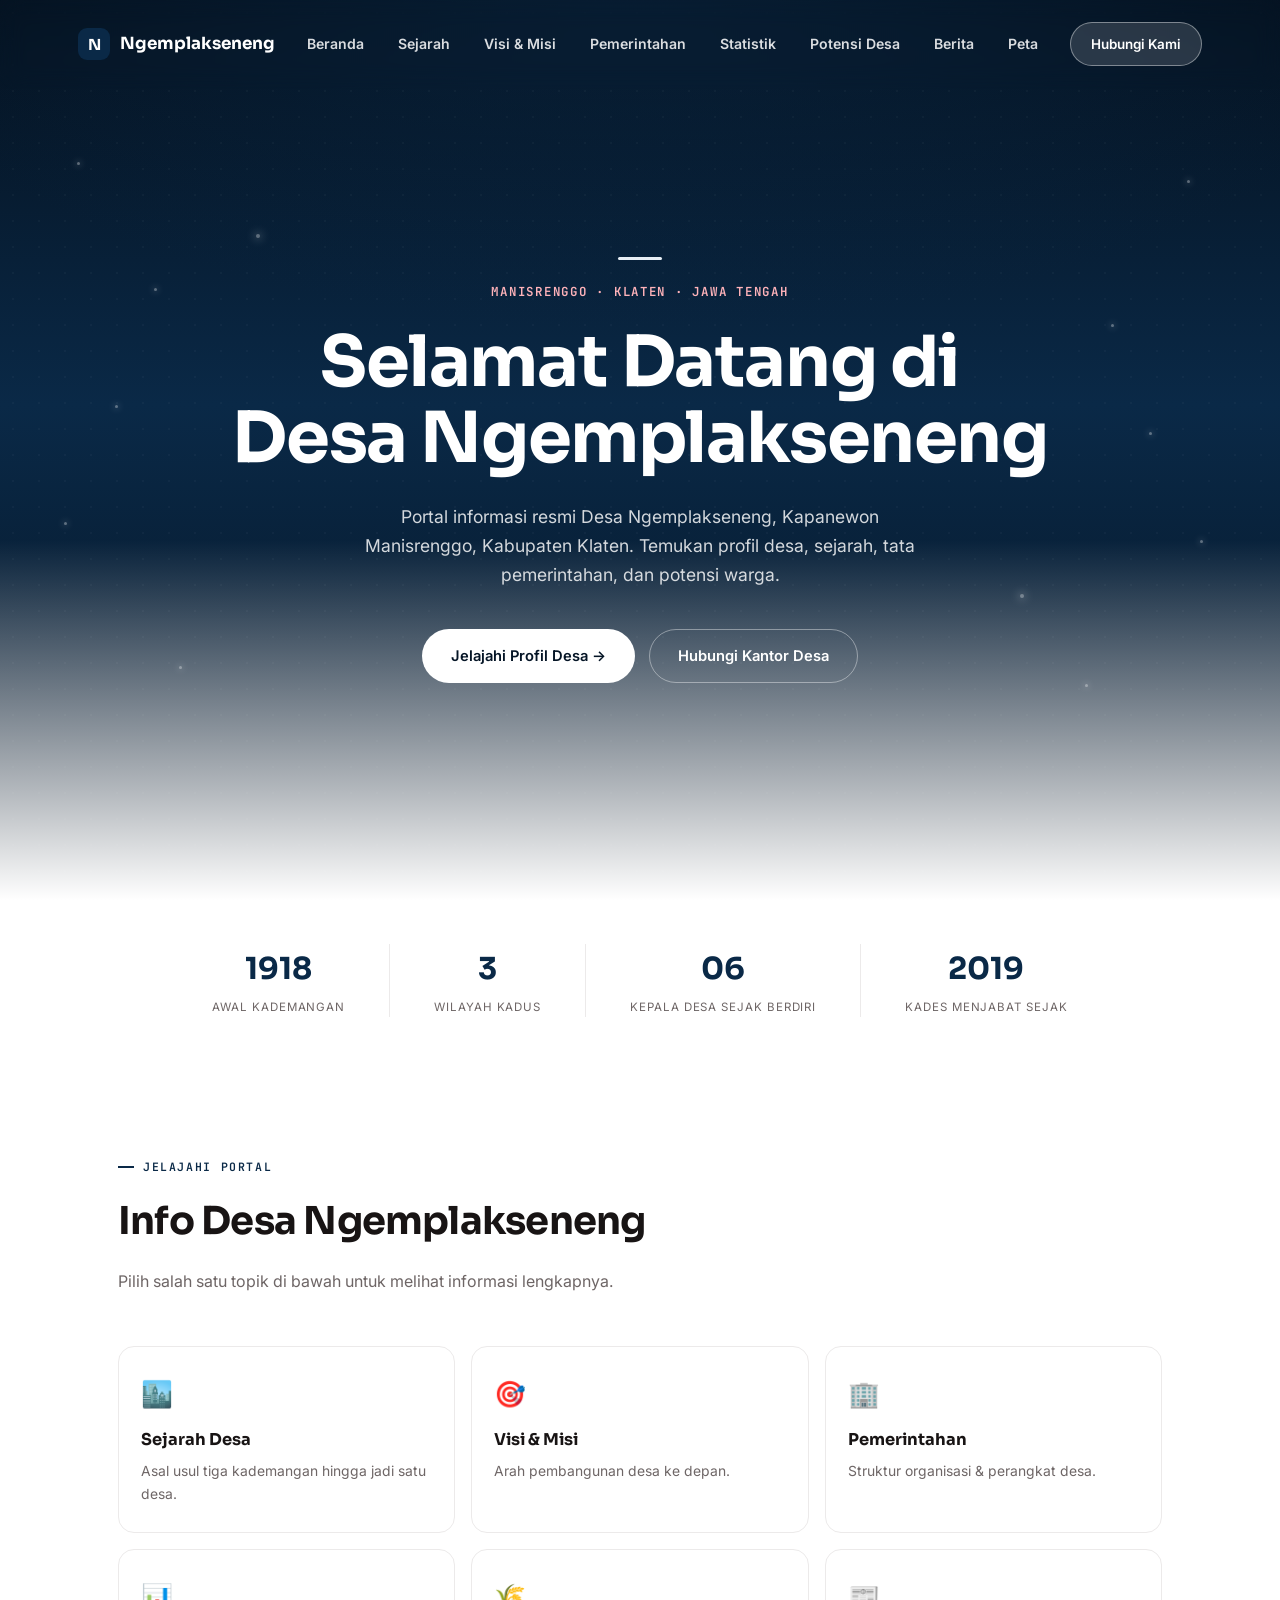
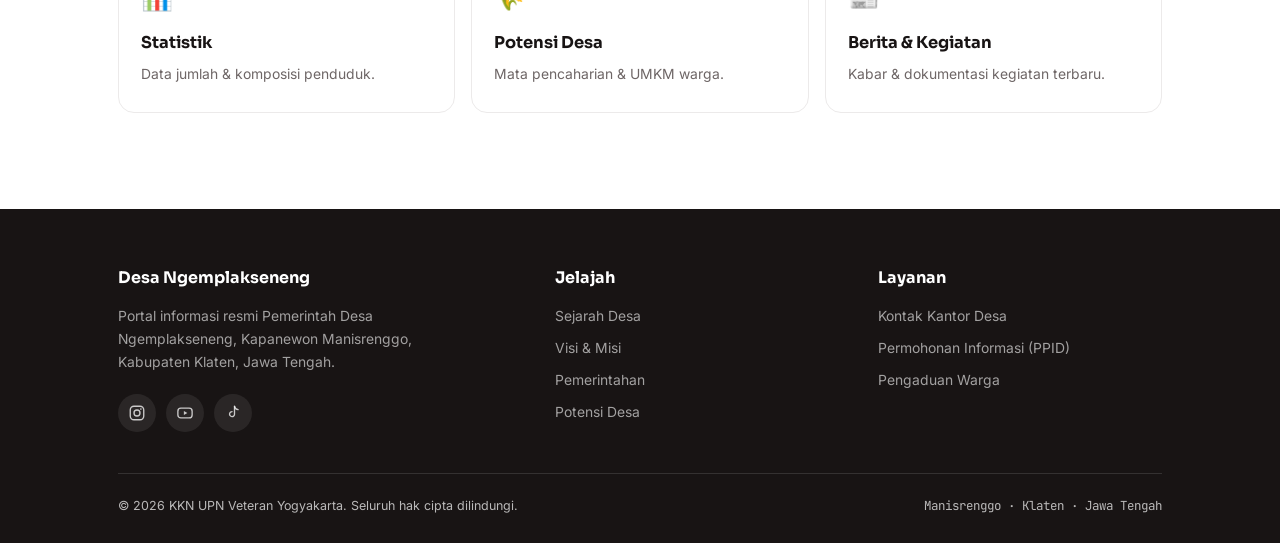
==== commit df885a75: "terakhir.." ====
--- a/index.html
+++ b/index.html
@@ -143,7 +143,7 @@
       </div>
     </div>
     <div class="footer-bottom">
-      <span>&copy; 2026 Pemerintah Desa Ngemplakseneng. Seluruh hak cipta dilindungi.</span>
+      <span>&copy; 2026 KKN UPN Veteran Yogyakarta. Seluruh hak cipta dilindungi.</span>
       <span class="mono">Manisrenggo &middot; Klaten &middot; Jawa Tengah</span>
     </div>
   </div>
--- a/style.css
+++ b/style.css
@@ -372,9 +372,10 @@
 .kontak-list p{color:var(--teks-lembut);font-size:.9rem;}
 .map-frame{
   background:var(--abu);border-radius:var(--radius);border:1px solid var(--garis);
-  height:100%;min-height:280px;display:flex;align-items:center;justify-content:center;
-  color:var(--teks-lembut);font-size:.85rem;text-align:center;padding:30px;flex-direction:column;gap:10px;
-}
+  height:100%;min-height:280px;overflow:hidden;
+  color:var(--teks-lembut);font-size:.85rem;text-align:center;
+}
+.map-frame iframe{display:block;width:100%;height:100%;min-height:280px;}
 
 footer{background:var(--teks);color:rgba(255,255,255,.7);padding:56px 0 26px;}
 .footer-grid{display:grid;grid-template-columns:1.4fr 1fr 1fr;gap:40px;margin-bottom:40px;}
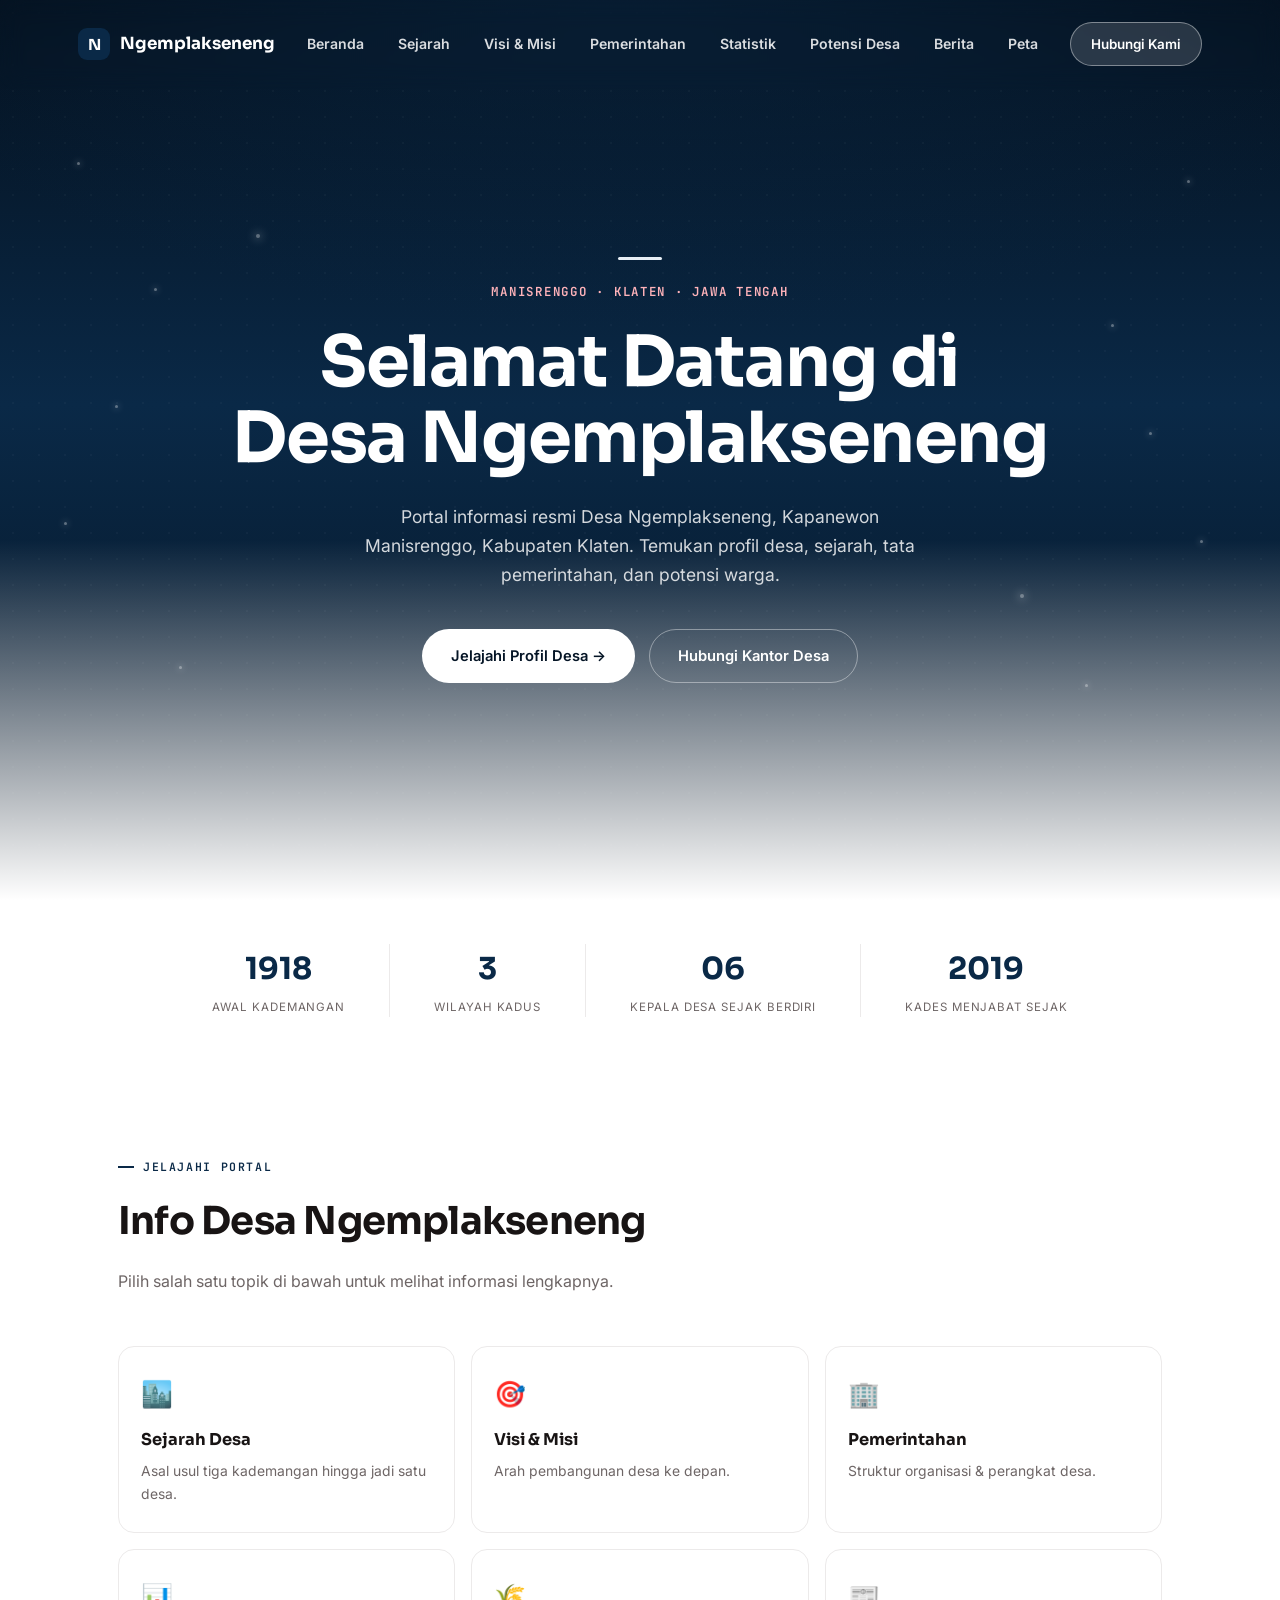
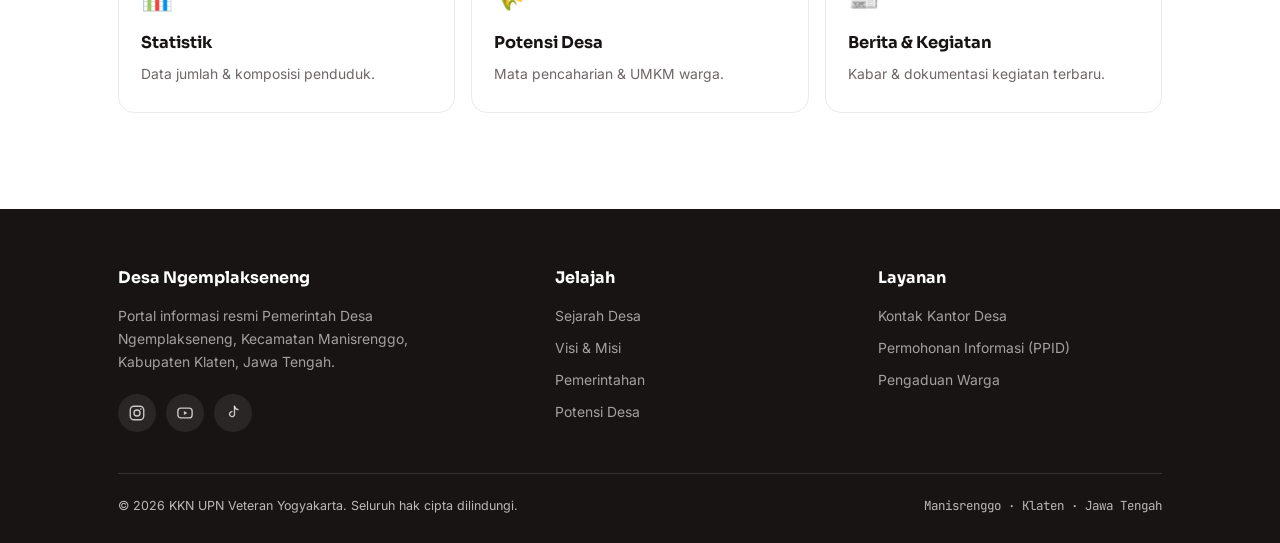
==== commit daa71bd7: "ubah jadi kecamatan" ====
--- a/index.html
+++ b/index.html
@@ -3,8 +3,8 @@
 <head>
 <meta charset="UTF-8">
 <meta name="viewport" content="width=device-width, initial-scale=1.0">
-<title>Portal Desa Ngemplakseneng — Kapanewon Manisrenggo, Klaten</title>
-<meta name="description" content="Portal informasi resmi Desa Ngemplakseneng, Kapanewon Manisrenggo, Kabupaten Klaten. Sejarah, visi misi, struktur pemerintahan, dan potensi desa.">
+<title>Portal Desa Ngemplakseneng — Kecamatan Manisrenggo, Klaten</title>
+<meta name="description" content="Portal informasi resmi Desa Ngemplakseneng, Kecamatan Manisrenggo, Kabupaten Klaten. Sejarah, visi misi, struktur pemerintahan, dan potensi desa.">
 <link rel="preconnect" href="https://fonts.googleapis.com">
 <link rel="preconnect" href="https://fonts.gstatic.com" crossorigin>
 <link href="https://fonts.googleapis.com/css2?family=Sora:wght@400;500;600;700;800&family=Inter:wght@400;500;600;700&family=JetBrains+Mono:wght@400;500;600&display=swap" rel="stylesheet">
@@ -115,7 +115,7 @@
     <div class="footer-grid">
       <div>
         <h4>Desa Ngemplakseneng</h4>
-        <p style="font-size:.87rem;color:rgba(255,255,255,.6);max-width:320px;">Portal informasi resmi Pemerintah Desa Ngemplakseneng, Kapanewon Manisrenggo, Kabupaten Klaten, Jawa Tengah.</p>
+        <p style="font-size:.87rem;color:rgba(255,255,255,.6);max-width:320px;">Portal informasi resmi Pemerintah Desa Ngemplakseneng, Kecamatan Manisrenggo, Kabupaten Klaten, Jawa Tengah.</p>
         <div class="social-links">
           <a href="https://instagram.com/desa.ngemplakseneng" target="_blank" rel="noopener" aria-label="Instagram Desa Ngemplakseneng">
             <svg viewBox="0 0 24 24" fill="none" stroke="currentColor" stroke-width="1.8"><rect x="3" y="3" width="18" height="18" rx="5"/><circle cx="12" cy="12" r="4"/><circle cx="17.2" cy="6.8" r="1.1" fill="currentColor" stroke="none"/></svg>
--- a/style.css
+++ b/style.css
@@ -50,7 +50,7 @@
 
 /* NAV — solid by default (used on all inner pages) */
 header.nav{
-  position:fixed;top:0;left:0;right:0;z-index:100;
+  position:fixed;top:0;left:0;right:0;z-index:2000;
   background:rgba(255,255,255,.92);
   backdrop-filter:blur(12px);
   border-bottom:1px solid var(--garis);
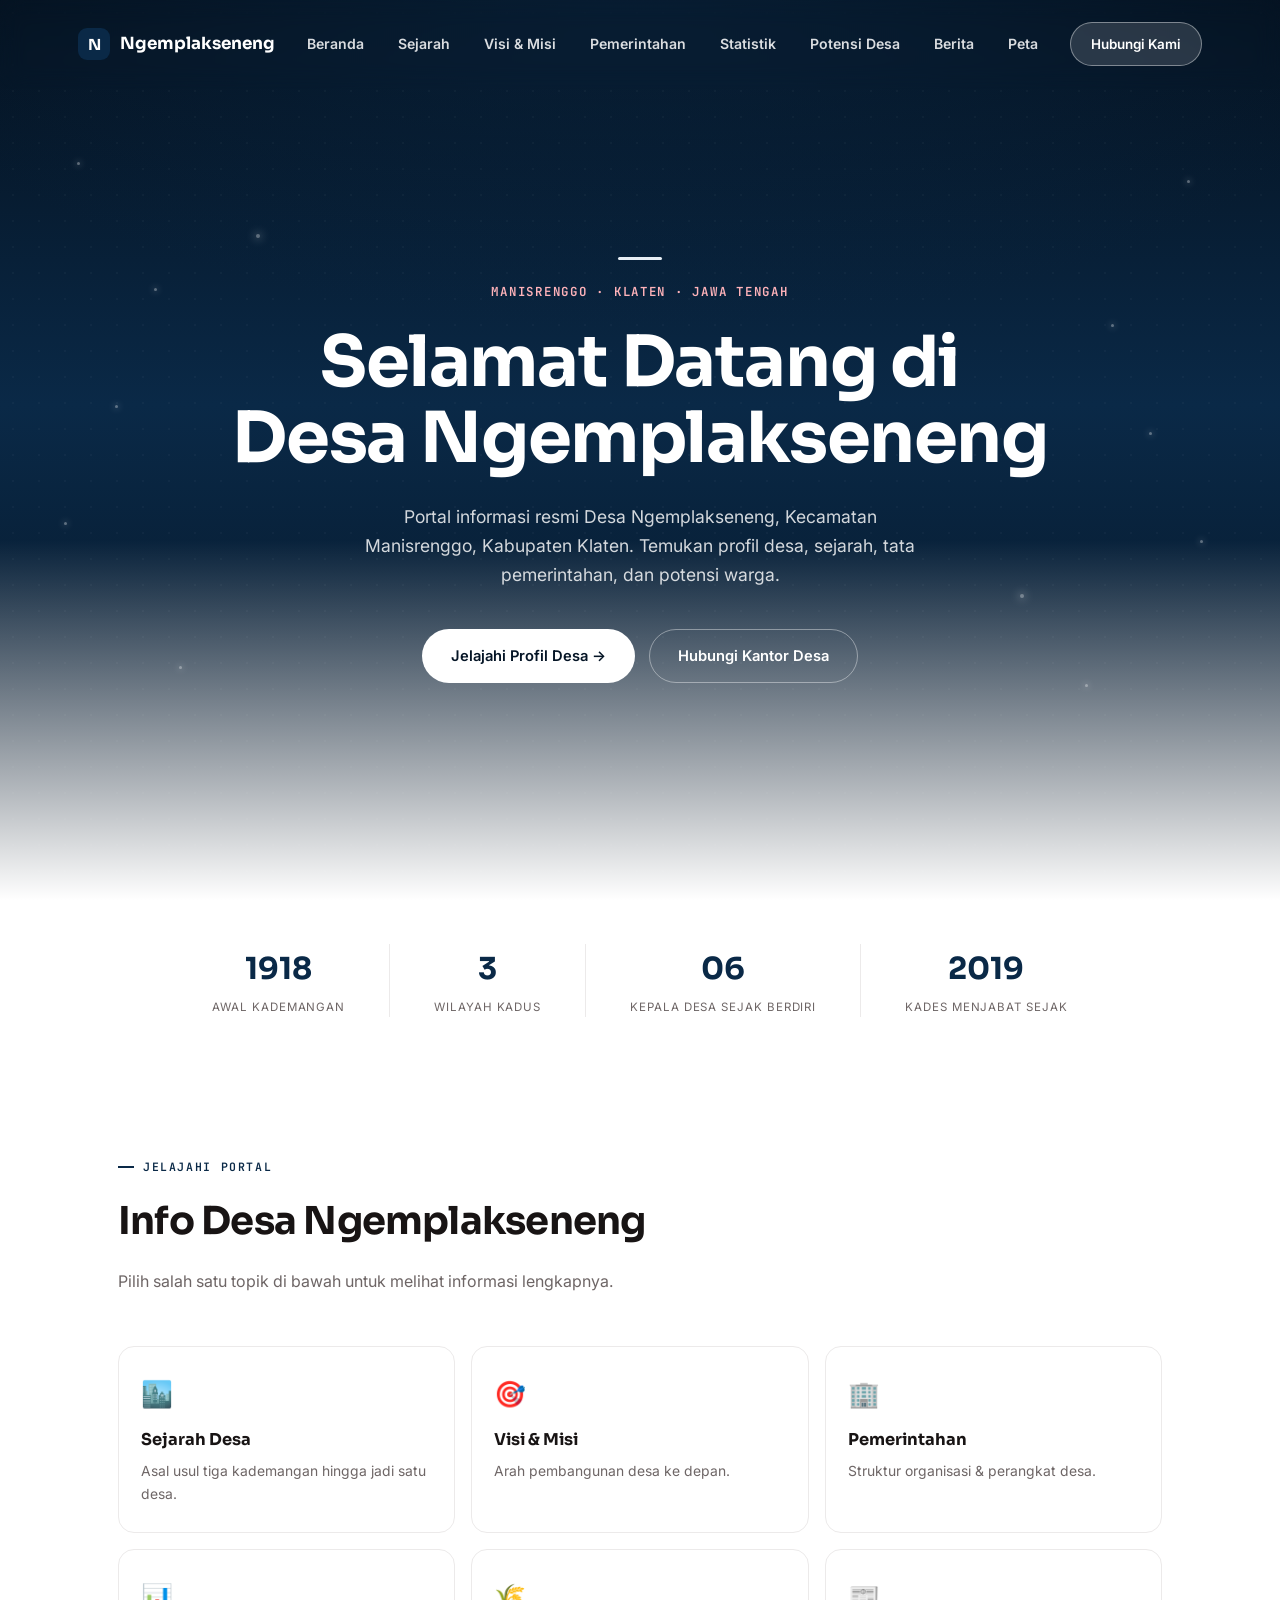
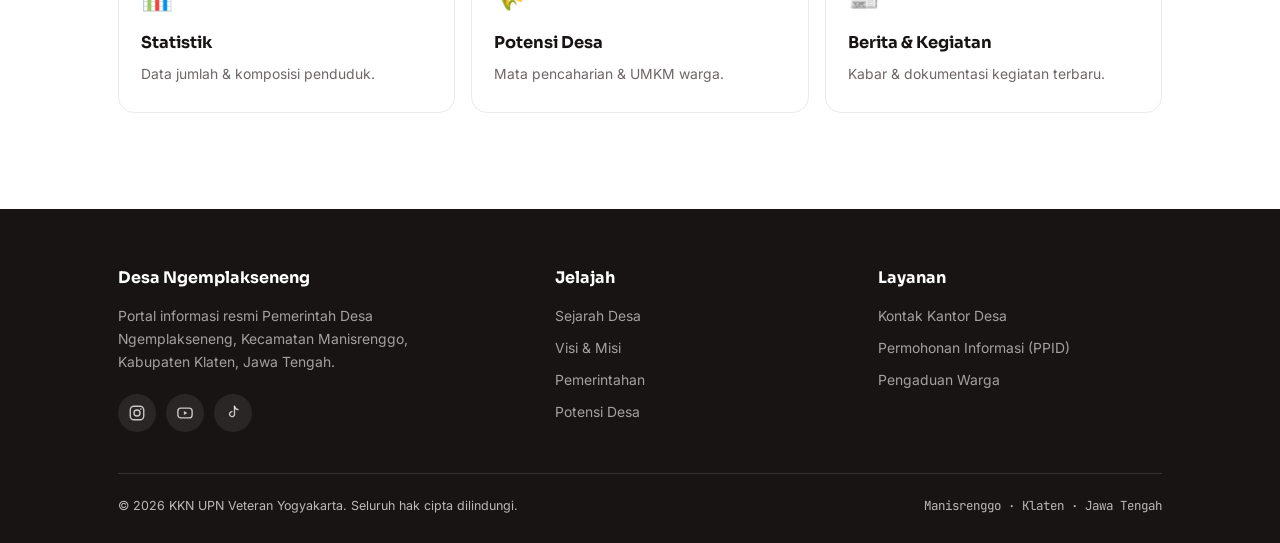
==== commit cb3de341: "ubah kecamatan" ====
--- a/index.html
+++ b/index.html
@@ -51,7 +51,7 @@
     <div class="hero-accent"></div>
     <div class="eyebrow">Manisrenggo &middot; Klaten &middot; Jawa Tengah</div>
     <h1>Selamat Datang di<br>Desa Ngemplakseneng</h1>
-    <p class="lede">Portal informasi resmi Desa Ngemplakseneng, Kapanewon Manisrenggo, Kabupaten Klaten. Temukan profil desa, sejarah, tata pemerintahan, dan potensi warga.</p>
+    <p class="lede">Portal informasi resmi Desa Ngemplakseneng, Kecamatan Manisrenggo, Kabupaten Klaten. Temukan profil desa, sejarah, tata pemerintahan, dan potensi warga.</p>
     <div class="hero-actions">
       <a href="pages/sejarah.html" class="btn btn-primary">Jelajahi Profil Desa &rarr;</a>
       <a href="pages/kontak.html" class="btn btn-ghost">Hubungi Kantor Desa</a>
